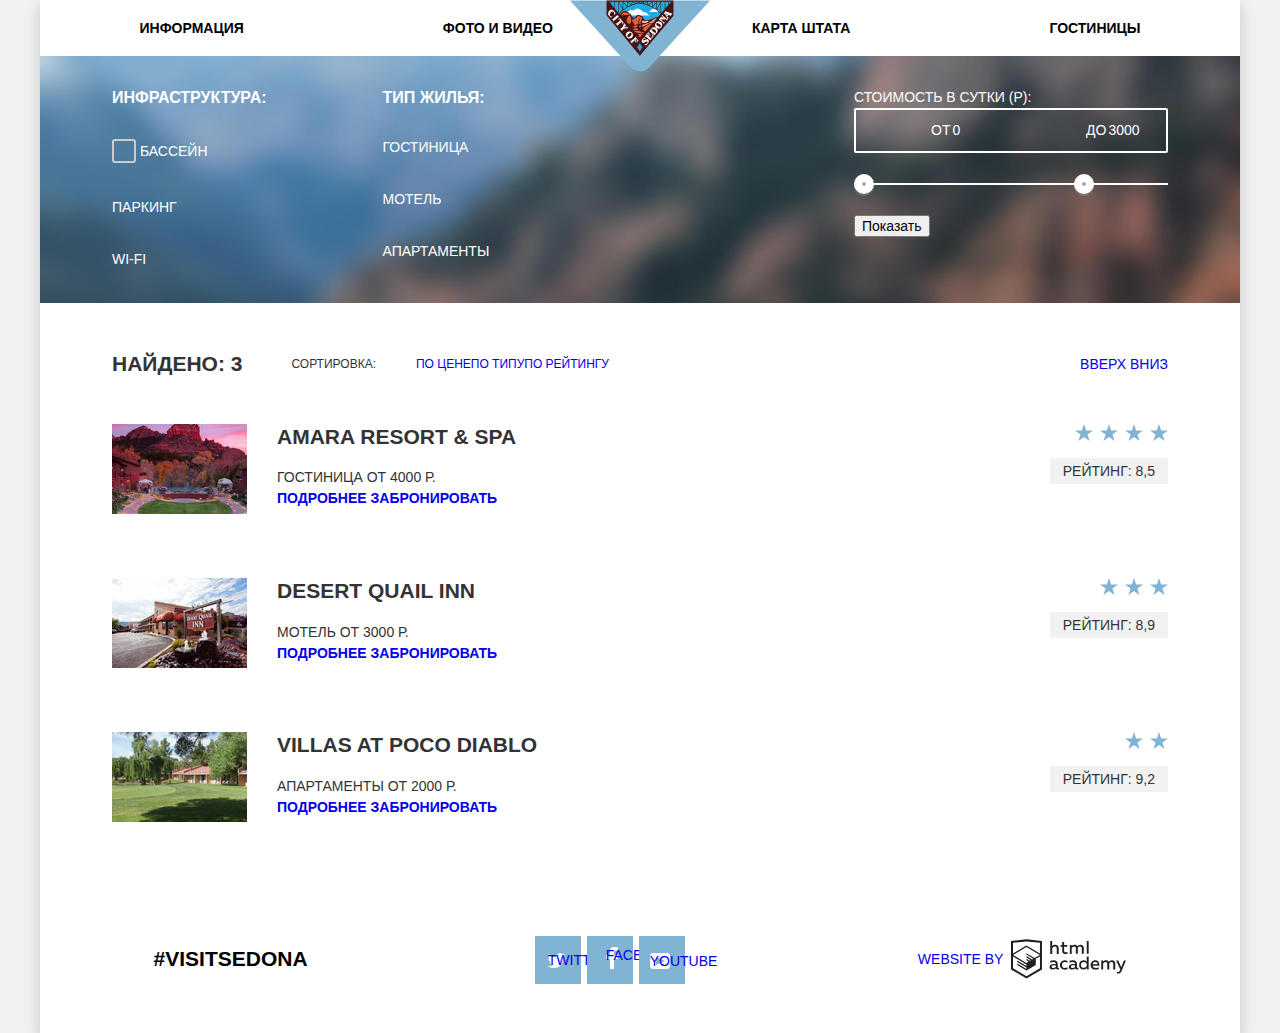
==== catalog.html @ 9f32be3a "Мучаю сетки" ====
<!DOCTYPE html>
<html lang="ru">
  <head>
    <meta charset="utf-8">
    <title>HTML Academy: Седона</title>
    <link href="<link href="https://fonts.googleapis.com/css?family=PT+Sans:400,700&amp;subset=cyrillic" rel="stylesheet" rel="stylesheet">
    <link href="css/normalize.css" rel="stylesheet">
    <link href="css/style.css" rel="stylesheet">
  </head>
  <body>
  	<div class="container">
  		<header class="main-header">
				<nav class="main-navigation">
					<a class="main-header-logo" href="index.html">
						<img src="img/logo-sedona.svg" width="140" height="72" alt="Логотип Седоны">
					</a>
					<ul class="site-navigation">
						<li><a href="info.html">Информация</a></li>
						<li><a href="media.html">Фото и видео</a></li>
						<li><a href="map.html">Карта штата</a></li>
						<li><a href="hotels.html">Гостиницы</a></li>		
					</ul>
				</nav>
			</header>
			<main>
				<h1 class="visually-hidden">Гостиницы</h1>
				<section class="filters">
					<h2 class="visually-hidden">Фильтр поиска гостиницы</h2>
					<form class="filter-form" method="get" action="https://echo.htmlacademy.ru">
						<div class="filter">
							<div class="filter-checkbox">
			          <fieldset>
			            <legend>Инфраструктура:</legend>
			            <ul>
			            	<li class="filter-option">
			            		<label>
			            			<input class="visually-hidden filter-input filter-input-checkbox" type="checkbox" name="pool" id="pool" checked>
			            			<span class="checkbox-custom"></span>
			            			<span class="label">Бассейн</span>
			                </label>
			              </li>
			              <li class="filter-option">
			                <input class="visually-hidden filter-input filter-input-checkbox" type="checkbox" name="parking-place" id="parking-place">
			                <label for="parking-place">Паркинг</label>
			              </li>
			              <li class="filter-option">
			                <input class="visually-hidden filter-input filter-input-checkbox" type="checkbox" name="wireless" id="wireless">
			                <label for="wireless">WI-FI</label>
			              </li>
			            </ul>
			          </fieldset>
			        </div>
							<div class="filter-checkbox">
								<fieldset>
			            <legend>Тип жилья:</legend>
			            <ul>
			              <li class="filter-option">
			                <input class="visually-hidden filter-input filter-input-checkbox" type="checkbox" name="hotel" id="motel" checked>
			                <label for="hotel">Гостиница</label>
			              </li>
			              <li class="filter-option">
			                <input class="visually-hidden filter-input filter-input-checkbox" type="checkbox" name="motel" id="motel" checked>
			                <label for="motel">Мотель</label>
			              </li>
			              <li class="filter-option">
			                <input class="visually-hidden filter-input filter-input-radio" type="checkbox" name="appartments" value="appartments" id="appartments" checked>
			                <label for="appartments">Апартаменты</label>
			              </li>
			            </ul>
			          </fieldset>
			        </div>
			      </div> 
		        <div class="calculation">
		        	<div class="calculation-input">
		        		<h4">Стоимость в сутки (Р):</h4>
		        		<div class="calculation-input-wrapp">
			        		<div class="cal-from">
			        			<label for="from">От</label>
			        			<input class="cal-input input-from" type="text" name="from" id="from" value="0">
			        		</div>
			        		<div class="cal-before">
			        			<label for="before">До</label>
			        			<input class="cal-input input-before" type="text" name="before" id="before" value="3000">
			        		</div>
			        	</div>	
		        	</div>
		        	<div class="slider">
		        		<span class="first-slider"></span>
		        		<span class="second-slider"></span>	
		        	</div>
		        	<button type="submit">Показать</button>
		        </div>									
					</form>
				</section>
				<section class="sorting">
					<div class="sorting-left">
						<h2>Найдено: 3</h2>	
						<div class="sort-type">
							<span class="sort-type">Сортировка:</span>
							<ul class="sort-type">
								<li><a href="#" selected>по цене</a></li>
								<li><a href="#">по типу</a></li>
								<li><a href="#">по рейтингу</a></li>
							</ul>
						</div>	
					</div>
					<div class="scroll-elements">
						<a href="#">Вверх</a>
						<a href="#">Вниз</a>
					</div>
				</section>		
				<section class="hotel-list">
					<h2 class="visually-hidden">Результаты поиска</h2>
					<div class="hotel">
						<div class="hotel-left">
							<div class="hotel-image">
								<img src="img/hotel1.jpg" width="135" height="90" alt="Amara Resort & SPA">
							</div>
							<div class="hotel-content">
								<h2>Amara Resort & SPA</h2>
								<div class="hotel-type">
									<span class="hotel-type">Гостиница</span>
									<span>От 4000 Р.</span>
								</div>
								<div class="buttons">
									<a href="#">Подробнее</a>
									<a href="#">Забронировать</a>
								</div>
							</div>
						</div>
						<div class="hotel-raiting">
							<div class="raiting-stars stars">
								<span class="star"></span>
								<span class="star"></span>
								<span class="star"></span>
								<span class="star"></span>
							</div>	
							<p>Рейтинг: 8,5</p>
						</div>
					</div>
					<div class="hotel">
						<div class="hotel-left">
							<div class="hotel-image">
								<img src="img/hotel2.jpg" width="135" height="90" alt="Desert Quail INN">
							</div>
							<div class="hotel-content">
								<h2>Desert Quail INN</h2>
								<div class="hotel-type">
									<span class="hotel-type">Мотель</span>
									<span>От 3000 Р.</span>
								</div>
								<div class="buttons">
									<a href="#">Подробнее</a>
									<a href="#">Забронировать</a>
								</div>
							</div>
						</div>	
						<div class="hotel-raiting">
							<div class="raiting-stars stars">
								<span class="star"></span>
								<span class="star"></span>
								<span class="star"></span>
							</div>	
							<p>Рейтинг: 8,9</p>
						</div>
					</div>
					<div class="hotel">
						<div class="hotel-left">
							<div class="hotel-image">
								<img src="img/hotel3.jpg" width="135" height="90" alt="Villas At Poco Diablo">
							</div>
							<div class="hotel-content">
								<h2>Villas At Poco Diablo</h2>
								<div class="hotel-type">
									<span class="hotel-type">Апартаменты</span>
									<span>От 2000 Р.</span>
								</div>
								<div class="buttons">
									<a href="#">Подробнее</a>
									<a href="#">Забронировать</a>
								</div>
							</div>
						</div>	
						<div class="hotel-raiting">
							<div class="raiting-stars stars">
								<span class="star"></span>
								<span class="star"></span>
							</div>	
							<p>Рейтинг: 9,2</p>
						</div>
					</div>
				</section>
			</main>
			<footer class="main-footer">
				<a class="footer-first-link" href="#">#VISITSEDONA</a>
				<div class="footer-social">
					<ul>
						<li><a class="social-button social-button-tw" href="#">Twitter</a></li>
						<li><a class="social-button social-button-fb" href="#">Facebook</a></li>
						<li><a class="social-button social-button-yt" href="#">Youtube</a></li>
					</ul>
				</div>
				<p class="footer-copyright">
					<a class="footer-second-link" href="https://htmlacademy.ru/intensive/htmlcss">WEBSITE BY<img src="img/logo-htmlacademy.svg" width="115" height="40" alt="HTML Academy"></a>
				</p>
			</footer>
		</div>			
  </body>
</html>
---- css/style.css ----
body {
	margin: 0;
	padding: 0;
	font-family: "PT Sans", Arial, sans-serif;
	font-size: 14px;
	outline-height: 24px;
	font-weight: 400;
	color: #333333;
	text-transform: uppercase;
	min-width: 1200px;
	background-color: #f2f2f2;
}

a {
	text-decoration: none;
}

.visually-hidden {
	position: absolute;
	clip: rect(0 0 0 0);
	width: 1px;
	height: 1px;
	margin: -1px;
}

.container {
	width: 1200px;
	margin: 0 auto;
	background: #ffffff;
	box-shadow: 0 5px 15px rgba(0, 1, 1, 0.2);
}

.first-screen {
	background-image: url("../img/background_photo.jpg");
	background-size: cover;
	background-repeat: no-repeat;
	text-align: center;
	padding-top: 76px;
	padding-bottom: 76px;
}
/*
.button {
	text-align: center;
	color: #ffffff;
	vertical-align: middle;
	border: none;
}*/

button.button {
  width: 568px;
  padding-top: 24px;
  padding-bottom: 20px;
  color: #ffffff;
  font-family: "PT Sans";
  font-size: 21px;
  font-weight: 700;
  line-height: 26px;
  text-transform: uppercase;
}

button.calendar {
  position: absolute;
}

.call-to-action button {
	background-color: #766357;
	color: #ffffff;
	text-transform: uppercase;
}	

.search-button button {
  background-color: #81b3d2;
  width: 458px;
  height: 58px;
  padding-top: 17px;
  padding-bottom: 22px;
  padding-left: 200px;
  padding-right: 229px;
  color: #ffffff;
  font-family: "PT Sans";
  font-size: 21px;
  font-weight: 700;
  line-height: 26px;
  text-transform: uppercase;
  text-align: center;
  border: none;
}

.search-button:hover {
	color: #669ec0;
}

.search-button:action {
	color: #5496bd;
}

.main-navigation {
	height: 56px;
	font-size: 14px;
	line-height: 26px;
	color: #000000;
	background-color: #ffffff;
	position: relative;
}

.main-header-logo {
	order: 0;
	width: 140px;
	height: 72px;
	position: absolute;
	top: 0;
	left: 50%;
	margin-left: -70px;
}

.site-navigation {
	display: flex;
	flex-direction: row;
	justify-content: space-around;
	align-items: flex-start;
	width: 1200px;
	margin: 0;
	padding: 0;
	list-style: none;
}

.site-navigation a {
	color: #000000;
	font-weight: 700;
	line-height: 56px;
}

.site-navigation a:hover {
	color: #81b3d2;
}

.site-navigation a:focus {
	color: #cacaca;
}

.tagline {
	padding-top: 47px;
	padding-bottom: 36px;
	padding-left: 300px;
	padding-right: 300px;
}

.tagline h1 {
	font-size: 21px;
	line-height: 26px;
	text-align: center;
	margin-bottom: 26px;
}

.tagline p {
	font-size: 14px;
	line-height: 26px;
	color: #333333;
	text-align: center;
}

.features {
	display: flex;
	flex-direction: row;
	justify-content: flex-start;
	background-color: #81b3d2;
	color: #ffffff;
}

.features-images img {
	display: block;
}

.features-item {
	width: 400px;
	text-align: center;
	padding-top: 28px;
	padding-left: 40px;
	padding-right: 40px; 
}

.features-item p {
	margin-top: 20px;
  line-height: 24px;
}

.features-item h3 {
	font-size: 21px;
	line-height: 21px;
	color: #ffffff;
	padding-left: 60px;
   padding-right: 60px;
}

.features-item span {
	font-size: 14px;
	line-height: 21px;
}

.secondary-features-list {
	display: flex;
	flex-direction: row;
	justify-content: space-between;
	align-items: center;
}

.secondary-features-item {
	width: 400px;
	text-align: center;
	padding-top: 60px;
	padding-bottom: 86px;
	padding-left: 40px;
	padding-right: 40px; 
}

.icon-height {
	height: 76px;
}

.secondary-features h3 {
	font-size: 21px;
	line-height: 21px;
	color: #000000;
}

.other-features {
	display: flex;
	flex-direction: row;
	justify-content: flex-start;
	align-items: center;
	background-color: #eeeeee;
}

.other-features h3 {
	color: #000000;
}

.call-to-action {
	text-align: center;
	padding-top: 10px;
	position: relative;
}

.hotels-search {
	position: absolute;
	top: 100;
	left: 50%;
	margin-left: -284px;
	text-align: left;
	width: 568px;
	background: #ffffff;
	box-sizing: border-box;
	padding: 55px;
}

.call-to-action h2 {
	font-size: 30px;
	line-height: 32px;
	color: #000000;
}

.time-to-stay {
	display: flex;
  margin-bottom: 29px;
}

button.calendar {
  position: absolute;
  right: -20px;
  top: 0px;
	background: url(../img/calendar.png) no-repeat center;
	border: none;
}    

.form-calendar {
	position: relative;
}

.visitors {
display: flex;
}

.search-form input {
	margin: 0;
  border: none;
  background-color: #f2f2f2;
  color: #000000;
  font-family: "PT Sans";
  font-size: 14px;
  font-weight: 700;
  line-height: 26px;
  text-transform: uppercase;
}

.main-footer {
	display: flex;
	justify-content: space-around;
	align-items: center;
}

.footer-first-link {
	font-size: 21px;
	font-weight: 700;
	line-height: 26px;
	text-align: center;
	color: #000000;
	padding-top: 51px;
	padding-bottom: 53px;
}

.footer-second-link {
	display: flex;
	align-items: center;
}

.footer-second-link img {
	margin-left: 8px;
}

.footer-social {
  text-align: center;
}

.social-button-tw {
	width: 18px;
	height: 17px;
	margin-left: 3px;
	background: url(../img/twitter.svg) no-repeat center;
	position: absolute;
  bottom: 15px;
  right: 15px;
}

.social-button-fb {
	width: 12px;
	height: 22px;
	margin-left: 3px;
	background: url(../img/fb-icon.svg) no-repeat center;
	position: absolute;
  bottom: 15px;
  right: 15px;
}

.social-button-yt {
	width: 20px;
	height: 16px;
	margin-left: 3px;
	background: url(../img/youtube.svg) no-repeat center;
	position: absolute;
  bottom: 15px;
  right: 15px;
}

.footer-social ul {
  list-style: none;
  margin: 0;
  padding: 0;
  display: flex;
}

.footer-social li {
	width: 46px;
	height: 48px;
	background-color: #81b3d2;
	margin-right: 6px;
	position: relative;
}

.footer-socila li:last-child {
	margin-right: 0;
}

.footer-social  a:hover {
	color: #81b3d2;
}

.footer-social a:focus {
	color: #cacaca;
}

.search-form label {
	font-size: 14px;
	line-height: 26px;
	font-weight: 700;
	text-align: center;
	text-transform: uppercase;	
}

.footer-copyright {
	text-align: center;
	color: #000000;
	padding-top: 39px;
	padding-bottom: 40px;
}

.footer-copyright a:hover {
	color: #81b3d2;
}

.footer-copyright a:focus {
	color: #cacaca;
}

.filters	{
	background-color: #ffffff;
	background-image: url("../img/background_photo2.jpg");
	background-position: center;
	background-repeat: no-repeat;
	background-size: cover;
}

.filter-form {
	display: flex;
	justify-content: space-between;
	padding-left: 72px;
	padding-right: 72px;
	color: #ffffff;
	padding-top: 31px;
}

.filter {
	display: flex;
}

.filter-option {
    margin-bottom: 36px;
}

.filter-checkbox {
	padding-right: 116px;
}

.filter-checkbox fieldset {
	padding: 0;
}

.filter fieldset {
	border: none;
	padding: 0;
	margin: 0;
}

.filter legend {
	font-size: 14px;
	line-height: 21px;
}

.filter ul {
	list-style: none;
	padding: 0;
	margin: 0;
}

.calculation {
	width: 314px;
}

.calculation-input {
	font-size: 14px;
	line-height: 21px;
}

.calculation-input-wrapp {
	display: flex;
	border: 2px solid #ffffff;
	padding-top: 10px;
	padding-bottom: 10px;
	border-radius: 2px;
}

.cal-from {
	display: flex;
	align-items: baseline;
	width: 50%;
	padding-left: 75px;
}

.cal-before {
	display: flex;
	align-items: baseline;
	width: 50%;
}

.cal-input {
	width: : 62px;
	background: transparent;
	border: none;
	color: #ffffff;
}

.filter-checkbox legend,
.calculation span {
	font-size: 16px;
	line-height: 21px;
	font-weight: 700;
	margin-bottom: 31px;
}

.filter-input-checkbox {
	display: none;
}

.checkbox-custom {
	position: relative;
	width: 23px;
	height: 23px;
	border: 2px solid #ffffff;
	border-radius: 2px;
}

.checkbox-custom {
	position: relative;      
	width: 20px;             
	height: 20px;            
	border: 2px solid #ccc;
	border-radius: 3px;
}

.checkbox-custom,
.label {
	display: inline-block;
	vertical-align: middle;
}

.checkbox:checked + .checkbox-custom::before {
	content: url("../img/checkbox-on.svg");             
	display: block;			 
	position: absolute;      
	top: 2px;
	right: 2px;
	bottom: 2px;
	left: 2px;
	background: url(../img/checkbox-on.svg);     
	border-radius: 2px;
}


.slider {
	width: 100%;
	height: 2px;
	background: #ffffff;
	margin-top: 30px;
	margin-bottom: 30px;
	position: relative;
}

span.first-slider {
	position: absolute;
	display: block;
	width: 20px;
	height: 22px;
	background: url(../img/filter-button.svg);
	top: -9px;
}

span.second-slider {
	position: absolute;
	display: block;
	width: 20px;
	height: 22px;
	background: url(../img/filter-button.svg);
	top: -9px;
	left: 220px;
}

.sorting {
	display: flex;
	justify-content: space-between;
	align-items: center;
	padding-left: 72px;
	padding-right: 72px;
	padding-top: 30px;
	padding-bottom: 30px;
}

.sorting-left {
	display: flex;
	align-items: center;
}

.sorting h2 {
	font-size: 21px;
	line-height: 26px;
	margin-right: 49px;
}

.sort-type {
	display: flex;
	align-items: center;
}

.sort-type span {
	font-size: 12px;
	line-height: 18px;
	text-align: center;
}

.sort-type ul {
	display: flex;
	list-style-type: none;
}

.sort-type a {
	font-size: 12px;
	line-height: 18px;
	text-transform: uppercase;	
}

.sort-type a:hover {
	color: #81b3d2;
}

.sort-type a:focus {
	color: #000000;
}

.sort-type a:action {
	color: #cacaca;
}

.scroll-elements a:hover {
	color: #000000;
}

.scroll-elements a:focus {
	color: #81b3d2;
}	

.scroll-elements a:action {
	color: #cacaca;
}

.hotel {
	display: flex;
	flex-direction: row;
	justify-content: space-between;
	padding-left: 72px;
	padding-right: 72px;
	padding-bottom: 61px; 
} 

.hotel-left {
	display: flex;

}

.hotel h2 {
	font-size: 21px;
	font-weight: 700;
	line-height: 26px;
	text-transform: uppercase;
	margin-top: 0;
}

.hotel-type span {
	font-size: 14px;
	line-height: 21px;
	text-transform: uppercase;
}

.hotel-content {
	margin-left: 30px;
	font-size: 14px;
	line-height: 21px;
}

.buttons {
	font-size: 14px;
	line-height: 21px;
	font-weight: 700;
	vertical-align: middle;
	text-transform: uppercase;
	color: #ffffff;
}

.stars {
	color: #81b3d2;
	text-align: right;
}

span.star {
	display: inline-block;
	width: 18px;
	height: 17px;
	margin-left: 3px;
	background: url(../img/star.svg);
}

.hotel-raiting p {
	font-size: 14px;
	text-transform: uppercase;
	background-color: #f2f2f2;
	display: inline-block;
	padding: 5px 13px;

}
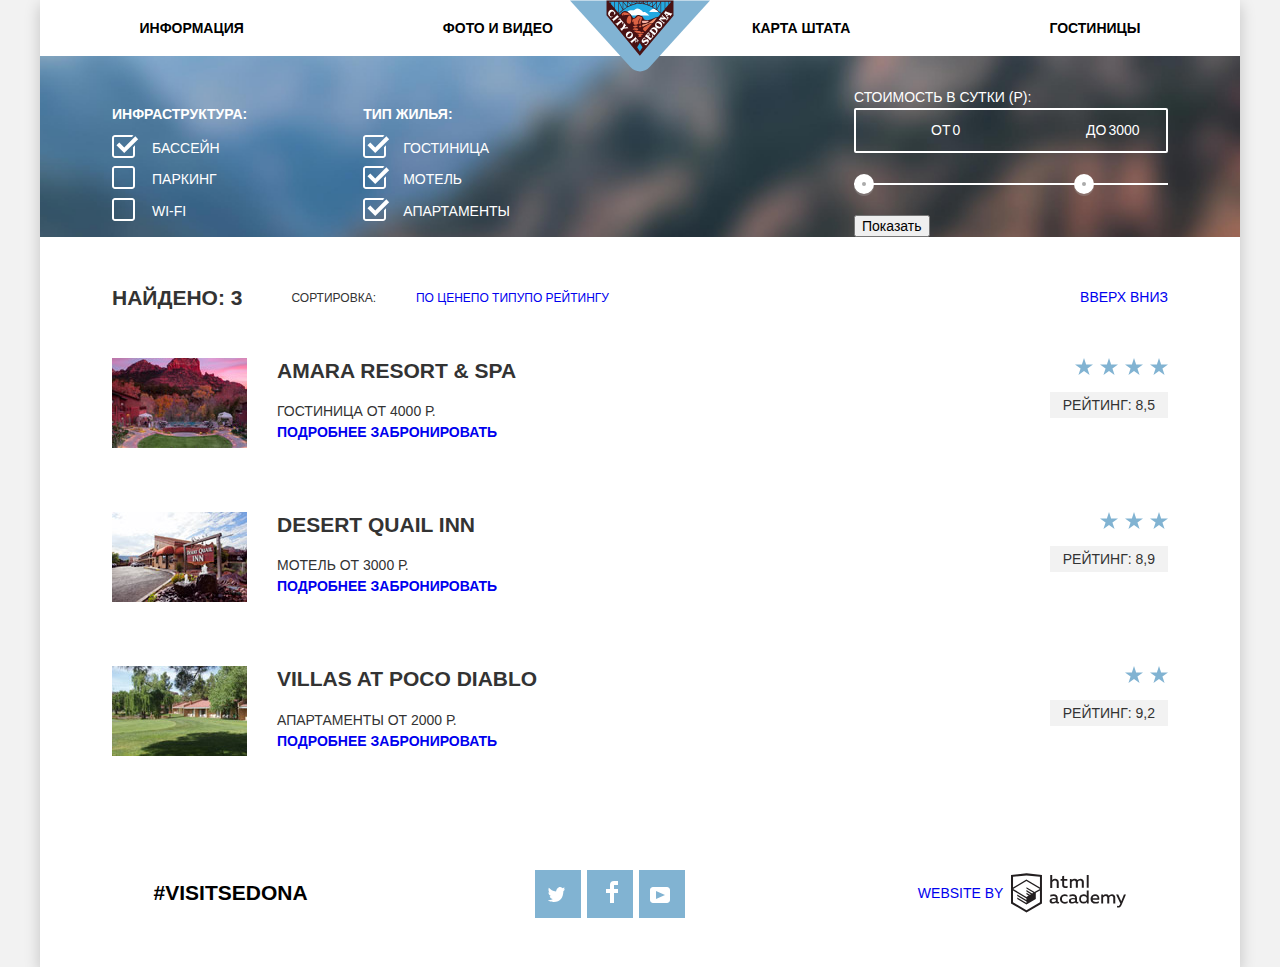
==== commit be79e6f8: "Последние штрихи по сеткам" ====
--- a/catalog.html
+++ b/catalog.html
@@ -29,45 +29,38 @@
 					<form class="filter-form" method="get" action="https://echo.htmlacademy.ru">
 						<div class="filter">
 							<div class="filter-checkbox">
-			          <fieldset>
-			            <legend>Инфраструктура:</legend>
-			            <ul>
-			            	<li class="filter-option">
-			            		<label>
-			            			<input class="visually-hidden filter-input filter-input-checkbox" type="checkbox" name="pool" id="pool" checked>
-			            			<span class="checkbox-custom"></span>
-			            			<span class="label">Бассейн</span>
-			                </label>
-			              </li>
-			              <li class="filter-option">
-			                <input class="visually-hidden filter-input filter-input-checkbox" type="checkbox" name="parking-place" id="parking-place">
-			                <label for="parking-place">Паркинг</label>
-			              </li>
-			              <li class="filter-option">
-			                <input class="visually-hidden filter-input filter-input-checkbox" type="checkbox" name="wireless" id="wireless">
-			                <label for="wireless">WI-FI</label>
-			              </li>
-			            </ul>
-			          </fieldset>
+			        <h4>Инфраструктура:</h4>
+			          <ul class="checkbox-list">
+			            <li class="checkbox">
+			            	<input class="visually-hidden filter-input filter-input-checkbox" type="checkbox" name="pool" id="pool" checked>
+			            	<label class="checkbox-label" for="pool">Бассейн</label>
+			            </li>
+			            <li class="checkbox">
+			              <input class="visually-hidden filter-input filter-input-checkbox" type="checkbox" name="parking-place" id="parking-place">
+			              <label class="checkbox-label" for="parking-place">Паркинг</label>
+			            </li>
+			            <li class="checkbox">
+			              <input class="visually-hidden filter-input filter-input-checkbox" type="checkbox" name="wireless" id="wireless">
+			              <label class="checkbox-label" for="wireless">WI-FI</label>
+			            </li>
+			          </ul>
 			        </div>
 							<div class="filter-checkbox">
-								<fieldset>
-			            <legend>Тип жилья:</legend>
-			            <ul>
-			              <li class="filter-option">
-			                <input class="visually-hidden filter-input filter-input-checkbox" type="checkbox" name="hotel" id="motel" checked>
-			                <label for="hotel">Гостиница</label>
-			              </li>
-			              <li class="filter-option">
-			                <input class="visually-hidden filter-input filter-input-checkbox" type="checkbox" name="motel" id="motel" checked>
-			                <label for="motel">Мотель</label>
-			              </li>
-			              <li class="filter-option">
-			                <input class="visually-hidden filter-input filter-input-radio" type="checkbox" name="appartments" value="appartments" id="appartments" checked>
-			                <label for="appartments">Апартаменты</label>
-			              </li>
-			            </ul>
-			          </fieldset>
+								<h4>Тип жилья:</h4>
+			          <ul class="checkbox-list">
+			          	<li class="checkbox">
+			              <input class="visually-hidden filter-input filter-input-checkbox" type="checkbox" name="hotel" id="hotel" checked>
+			              <label class="checkbox-label" for="hotel">Гостиница</label>
+			            </li>
+			            <li class="checkbox">
+			              <input class="visually-hidden filter-input filter-input-checkbox" type="checkbox" name="motel" id="motel" checked>
+			              <label class="checkbox-label" for="motel">Мотель</label>
+			            </li>
+			            <li class="checkbox">
+			              <input class="visually-hidden filter-input filter-input-radio" type="checkbox" name="appartments" value="appartments" id="appartments" checked>
+			              <label class="checkbox-label" for="appartments">Апартаменты</label>
+			            </li>
+			          </ul>
 			        </div>
 			      </div> 
 		        <div class="calculation">
--- a/css/style.css
+++ b/css/style.css
@@ -321,6 +321,10 @@
   text-align: center;
 }
 
+.social-button {
+	text-indent: -9999px;
+}
+
 .social-button-tw {
 	width: 18px;
 	height: 17px;
@@ -496,44 +500,36 @@
 	margin-bottom: 31px;
 }
 
-.filter-input-checkbox {
-	display: none;
-}
-
-.checkbox-custom {
+.checkbox {
+	margin-bottom: 15px;
+}
+
+.checkbox-label {
+	display: block;
+	padding-left: 40px;
 	position: relative;
+} 
+
+.checkbox-label:before { 
+	content: "";
+	display: block;
+	position: absolute;
+	left: 0;
+	top: -5px;
 	width: 23px;
 	height: 23px;
-	border: 2px solid #ffffff;
-	border-radius: 2px;
-}
-
-.checkbox-custom {
-	position: relative;      
-	width: 20px;             
-	height: 20px;            
-	border: 2px solid #ccc;
-	border-radius: 3px;
-}
-
-.checkbox-custom,
-.label {
-	display: inline-block;
-	vertical-align: middle;
-}
-
-.checkbox:checked + .checkbox-custom::before {
-	content: url("../img/checkbox-on.svg");             
-	display: block;			 
-	position: absolute;      
-	top: 2px;
-	right: 2px;
-	bottom: 2px;
-	left: 2px;
-	background: url(../img/checkbox-on.svg);     
-	border-radius: 2px;
-}
-
+}
+
+.checkbox input[type="checkbox"] + .checkbox-label:before {
+	background: url(../img/checkbox-off.svg) no-repeat;
+	background-size: cover; 
+}
+
+.checkbox input[type="checkbox"]:checked + .checkbox-label:before {
+	width: 27px;
+	background: url(../img/checkbox-on.svg) no-repeat; 
+	background-size: cover;
+}
 
 .slider {
 	width: 100%;
@@ -692,5 +688,4 @@
 	background-color: #f2f2f2;
 	display: inline-block;
 	padding: 5px 13px;
-
 }	
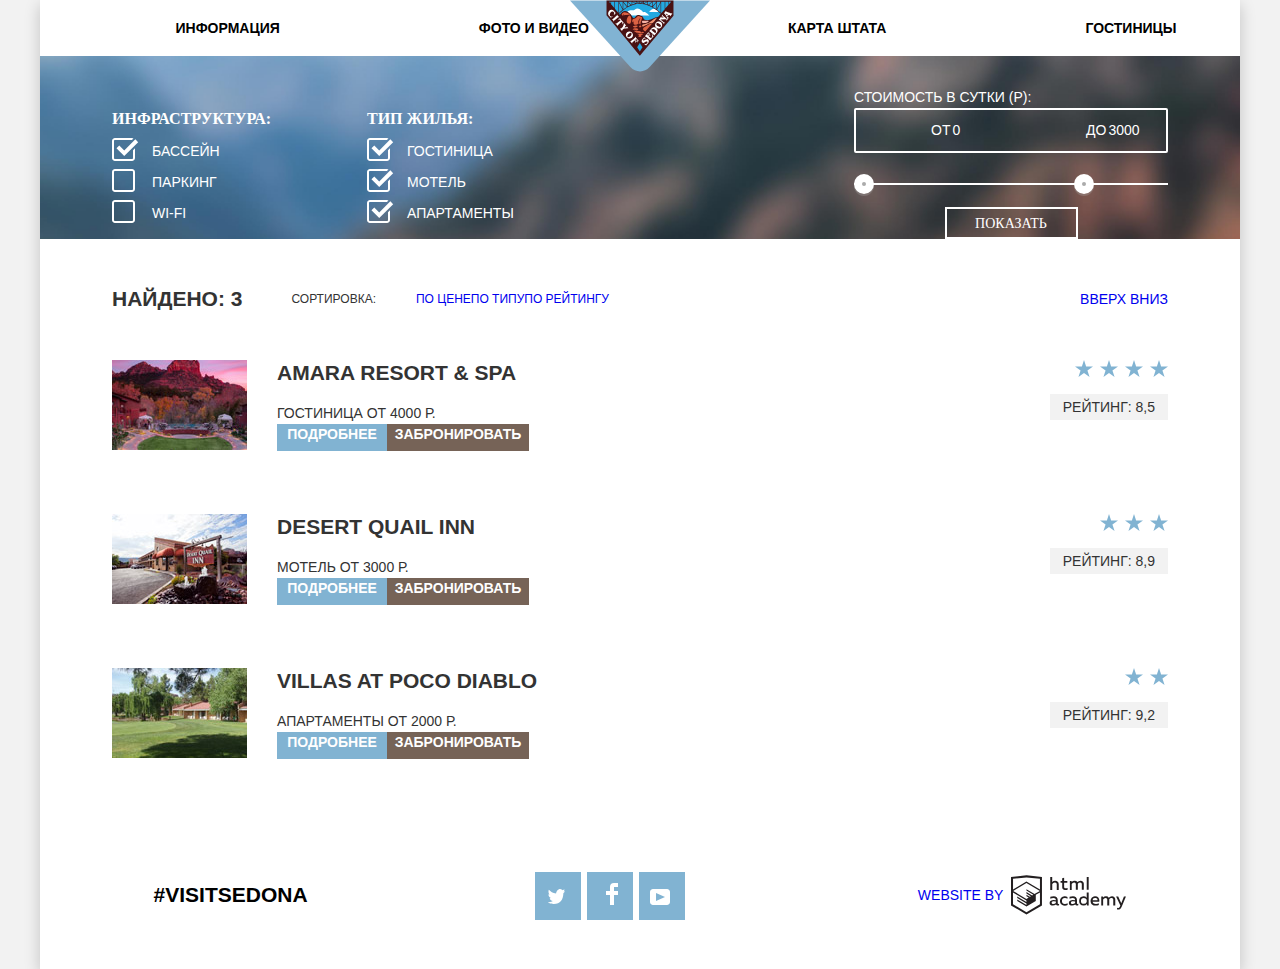
==== commit 75fbccb4: "Красота" ====
--- a/catalog.html
+++ b/catalog.html
@@ -81,7 +81,9 @@
 		        		<span class="first-slider"></span>
 		        		<span class="second-slider"></span>	
 		        	</div>
-		        	<button type="submit">Показать</button>
+		        	<div class="show-button button">
+		        		<button type="submit">Показать</button>
+		        	</div>	
 		        </div>									
 					</form>
 				</section>
@@ -116,8 +118,8 @@
 									<span>От 4000 Р.</span>
 								</div>
 								<div class="buttons">
-									<a href="#">Подробнее</a>
-									<a href="#">Забронировать</a>
+									<a class="more-buttons" href="#">Подробнее</a>
+									<a class="reserv-buttons" href="#">Забронировать</a>
 								</div>
 							</div>
 						</div>
@@ -143,8 +145,8 @@
 									<span>От 3000 Р.</span>
 								</div>
 								<div class="buttons">
-									<a href="#">Подробнее</a>
-									<a href="#">Забронировать</a>
+									<a class="more-buttons" href="#">Подробнее</a>
+									<a class="reserv-buttons" href="#">Забронировать</a>
 								</div>
 							</div>
 						</div>	
@@ -169,8 +171,8 @@
 									<span>От 2000 Р.</span>
 								</div>
 								<div class="buttons">
-									<a href="#">Подробнее</a>
-									<a href="#">Забронировать</a>
+									<a class="more-buttons" href="#">Подробнее</a>
+									<a class="reserv-buttons" href="#">Забронировать</a>
 								</div>
 							</div>
 						</div>	
--- a/css/style.css
+++ b/css/style.css
@@ -45,11 +45,28 @@
 	vertical-align: middle;
 	border: none;
 }*/
-
+.show-button button {
+	width: 133px;
+	height: 32px;
+	border: 2px solid #ffffff;
+	color: #ffffff;
+	font-family: "PT Sans";
+	font-size: 14px;
+	font-weight: 400;
+	line-height: 21px;
+	text-transform: uppercase;
+	background: transparent;
+}
+
+.show-button.button {
+  display: flex;
+  justify-content: center;
+  margin-top: -8px;
+}
 button.button {
   width: 568px;
   padding-top: 24px;
-  padding-bottom: 20px;
+  padding-bottom: 71px;
   color: #ffffff;
   font-family: "PT Sans";
   font-size: 21px;
@@ -128,6 +145,7 @@
 	color: #000000;
 	font-weight: 700;
 	line-height: 56px;
+	padding-left: 72px;
 }
 
 .site-navigation a:hover {
@@ -150,6 +168,7 @@
 	line-height: 26px;
 	text-align: center;
 	margin-bottom: 26px;
+	padding-right: 12px;
 }
 
 .tagline p {
@@ -174,7 +193,7 @@
 .features-item {
 	width: 400px;
 	text-align: center;
-	padding-top: 28px;
+	padding-top: 27px;
 	padding-left: 40px;
 	padding-right: 40px; 
 }
@@ -208,27 +227,35 @@
 	width: 400px;
 	text-align: center;
 	padding-top: 60px;
-	padding-bottom: 86px;
+	padding-bottom: 68px;
 	padding-left: 40px;
 	padding-right: 40px; 
 }
 
 .icon-height {
 	height: 76px;
-}
-
-.secondary-features h3 {
+	padding-bottom: 5px;
+}
+
+.secondary-features-item p {
+	padding-left: 8px;
+  padding-right: 9px;
+  line-height: 21px;
+}
+
+.secondary-features-item h3 {
 	font-size: 21px;
 	line-height: 21px;
 	color: #000000;
+	padding-bottom: 3px;
 }
 
 .other-features {
 	display: flex;
 	flex-direction: row;
 	justify-content: flex-start;
-	align-items: center;
 	background-color: #eeeeee;
+	padding-bottom: 42px;
 }
 
 .other-features h3 {
@@ -237,7 +264,7 @@
 
 .call-to-action {
 	text-align: center;
-	padding-top: 10px;
+	padding-top: 27px;
 	position: relative;
 }
 
@@ -434,6 +461,17 @@
 	padding-right: 116px;
 }
 
+.filter-checkbox h4 {
+	width: 139px;
+	height: 13px;
+	color: #ffffff;
+	font-family: "PT Sans";
+	font-size: 16px;
+	font-weight: 700;
+	line-height: 21px;
+	text-transform: uppercase;
+}
+
 .filter-checkbox fieldset {
 	padding: 0;
 }
@@ -559,6 +597,7 @@
 	left: 220px;
 }
 
+
 .sorting {
 	display: flex;
 	justify-content: space-between;
@@ -667,6 +706,25 @@
 	vertical-align: middle;
 	text-transform: uppercase;
 	color: #ffffff;
+	display: flex;
+}
+
+a.more-buttons {
+  display: inline-block;
+  width: 110px;
+  height: 27px;
+  text-align: center;
+  background-color: #81b3d2;
+  color: #fefefe;
+}
+
+a.reserv-buttons {
+  display: inline-block;
+  width: 142px;
+  height: 27px;
+  text-align: center;
+  background-color: #766357;
+  color: #fefefe;
 }
 
 .stars {
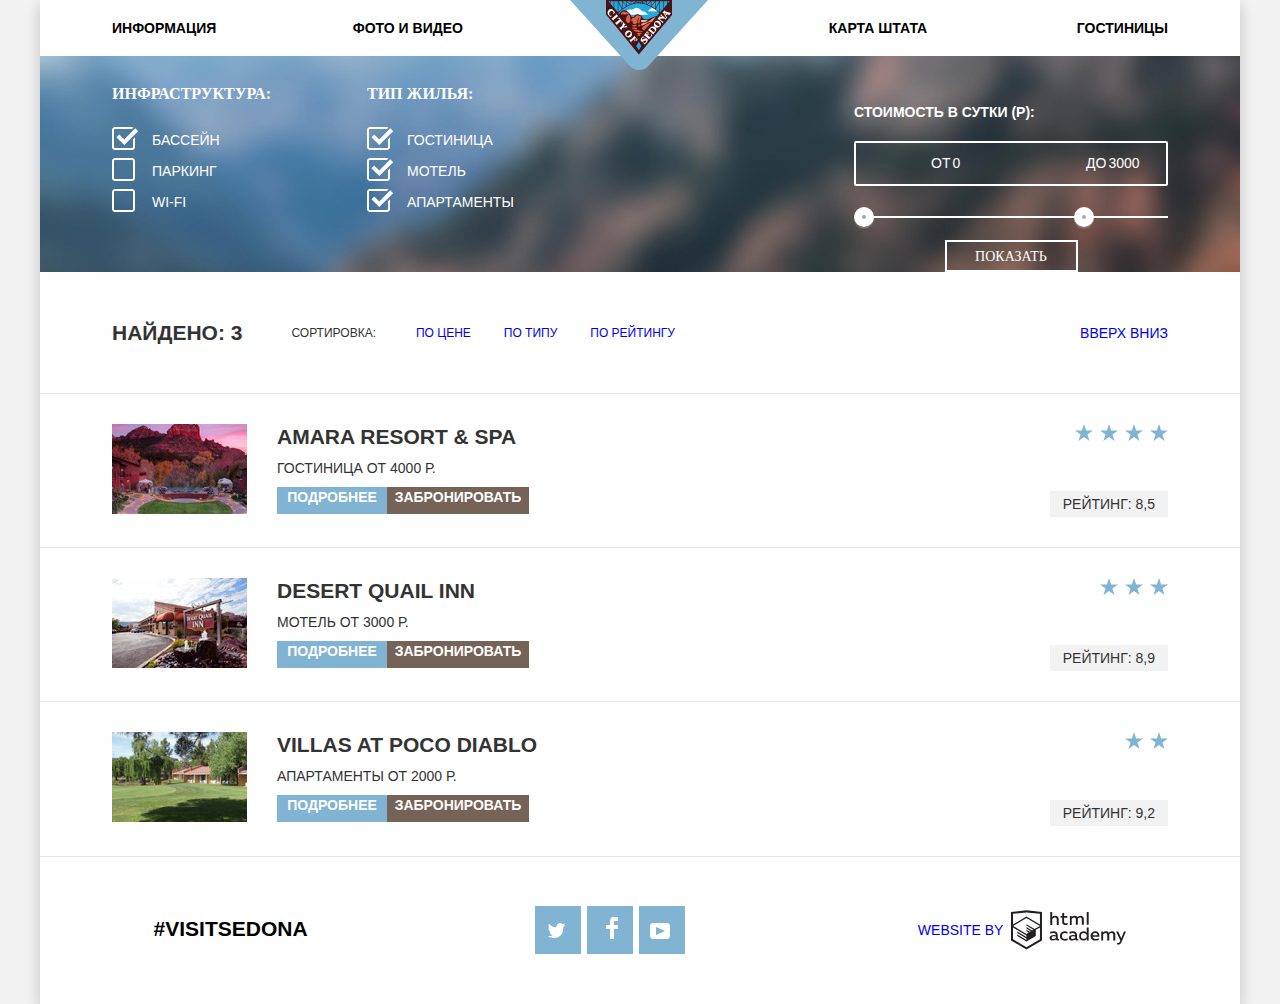
==== commit 3deee670: "Усиленно наводим красоту" ====
--- a/catalog.html
+++ b/catalog.html
@@ -65,7 +65,7 @@
 			      </div> 
 		        <div class="calculation">
 		        	<div class="calculation-input">
-		        		<h4">Стоимость в сутки (Р):</h4>
+		        		<h4>Стоимость в сутки (Р):</h4>
 		        		<div class="calculation-input-wrapp">
 			        		<div class="cal-from">
 			        			<label for="from">От</label>
--- a/css/style.css
+++ b/css/style.css
@@ -32,6 +32,7 @@
 
 .first-screen {
 	background-image: url("../img/background_photo.jpg");
+	background-position-y: -56px; 	
 	background-size: cover;
 	background-repeat: no-repeat;
 	text-align: center;
@@ -83,6 +84,8 @@
 	background-color: #766357;
 	color: #ffffff;
 	text-transform: uppercase;
+	padding-bottom: 33px;
+	border: none;
 }	
 
 .search-button button {
@@ -118,6 +121,8 @@
 	color: #000000;
 	background-color: #ffffff;
 	position: relative;
+	padding-left: 6%;
+	padding-right: 6%;
 }
 
 .main-header-logo {
@@ -133,19 +138,32 @@
 .site-navigation {
 	display: flex;
 	flex-direction: row;
-	justify-content: space-around;
 	align-items: flex-start;
-	width: 1200px;
 	margin: 0;
 	padding: 0;
 	list-style: none;
+}
+
+.site-navigation li {
+	width: 22.8%;
+}
+
+.site-navigation li:nth-child(2) {
+	margin-right: 8.8%;
+}
+
+.site-navigation li:nth-child(3){
+	text-align: right;
+}
+
+.site-navigation li:nth-child(4) {
+	text-align: right;
 }
 
 .site-navigation a {
 	color: #000000;
 	font-weight: 700;
 	line-height: 56px;
-	padding-left: 72px;
 }
 
 .site-navigation a:hover {
@@ -168,7 +186,6 @@
 	line-height: 26px;
 	text-align: center;
 	margin-bottom: 26px;
-	padding-right: 12px;
 }
 
 .tagline p {
@@ -200,20 +217,44 @@
 
 .features-item p {
 	margin-top: 20px;
-  line-height: 24px;
+  line-height: 22px;
 }
 
 .features-item h3 {
 	font-size: 21px;
 	line-height: 21px;
 	color: #ffffff;
-	padding-left: 60px;
-   padding-right: 60px;
+	padding-left: 82px;
+   padding-right: 82px;
 }
 
 .features-item span {
 	font-size: 14px;
 	line-height: 21px;
+}
+
+p.featurers-item.city {
+  padding-left: 8px;
+  padding-right: 8px;
+  padding-top: 3px;
+}
+
+p.featurers-item.square {
+    padding-left: 16px;
+    padding-right: 18px;
+    padding-top: 2px;
+}
+
+p.featurers-item.road {
+    padding-left: 21px;
+    padding-right: 21px;
+    padding-top: 2px;
+}
+
+p.featurers-item.tourists {
+    padding-left: 31px;
+    padding-right: 30px;
+    padding-top: 2px;
 }
 
 .secondary-features-list {
@@ -284,6 +325,15 @@
 	font-size: 30px;
 	line-height: 32px;
 	color: #000000;
+	padding-top: 2px;
+}
+
+p.call-to-action {
+  padding-bottom: 32px;
+  padding-top: 1px;
+  padding-left: 4px;
+  padding-right: 2px;
+  line-height: 24px;
 }
 
 .time-to-stay {
@@ -446,7 +496,7 @@
 	padding-left: 72px;
 	padding-right: 72px;
 	color: #ffffff;
-	padding-top: 31px;
+	padding-top: 27px;
 }
 
 .filter {
@@ -470,6 +520,8 @@
 	font-weight: 700;
 	line-height: 21px;
 	text-transform: uppercase;
+	margin: 0;
+	padding: 0;
 }
 
 .filter-checkbox fieldset {
@@ -491,6 +543,7 @@
 	list-style: none;
 	padding: 0;
 	margin: 0;
+	padding-top: 36px;
 }
 
 .calculation {
@@ -635,6 +688,14 @@
 	list-style-type: none;
 }
 
+.sort-type li:nth-child(2) {
+  padding-left: 33px;
+}
+
+.sort-type li:nth-child(3) {
+  padding-left: 33px;
+}
+
 .sort-type a {
 	font-size: 12px;
 	line-height: 18px;
@@ -669,9 +730,11 @@
 	display: flex;
 	flex-direction: row;
 	justify-content: space-between;
+	padding-bottom: 30px;
+  padding-top: 30px;
 	padding-left: 72px;
 	padding-right: 72px;
-	padding-bottom: 61px; 
+	border-top: 1px solid #e5e5e5; 
 } 
 
 .hotel-left {
@@ -685,6 +748,16 @@
 	line-height: 26px;
 	text-transform: uppercase;
 	margin-top: 0;
+	margin-bottom: 0;
+}
+
+.hotel:nth-child(4) {
+  border-bottom: 1px solid #e5e5e5;
+}
+
+.hotel-type {
+  padding-top: 8px;
+  padding-bottom: 8px;
 }
 
 .hotel-type span {
@@ -746,4 +819,6 @@
 	background-color: #f2f2f2;
 	display: inline-block;
 	padding: 5px 13px;
+  margin: 0;
+  margin-top: 47px;
 }	
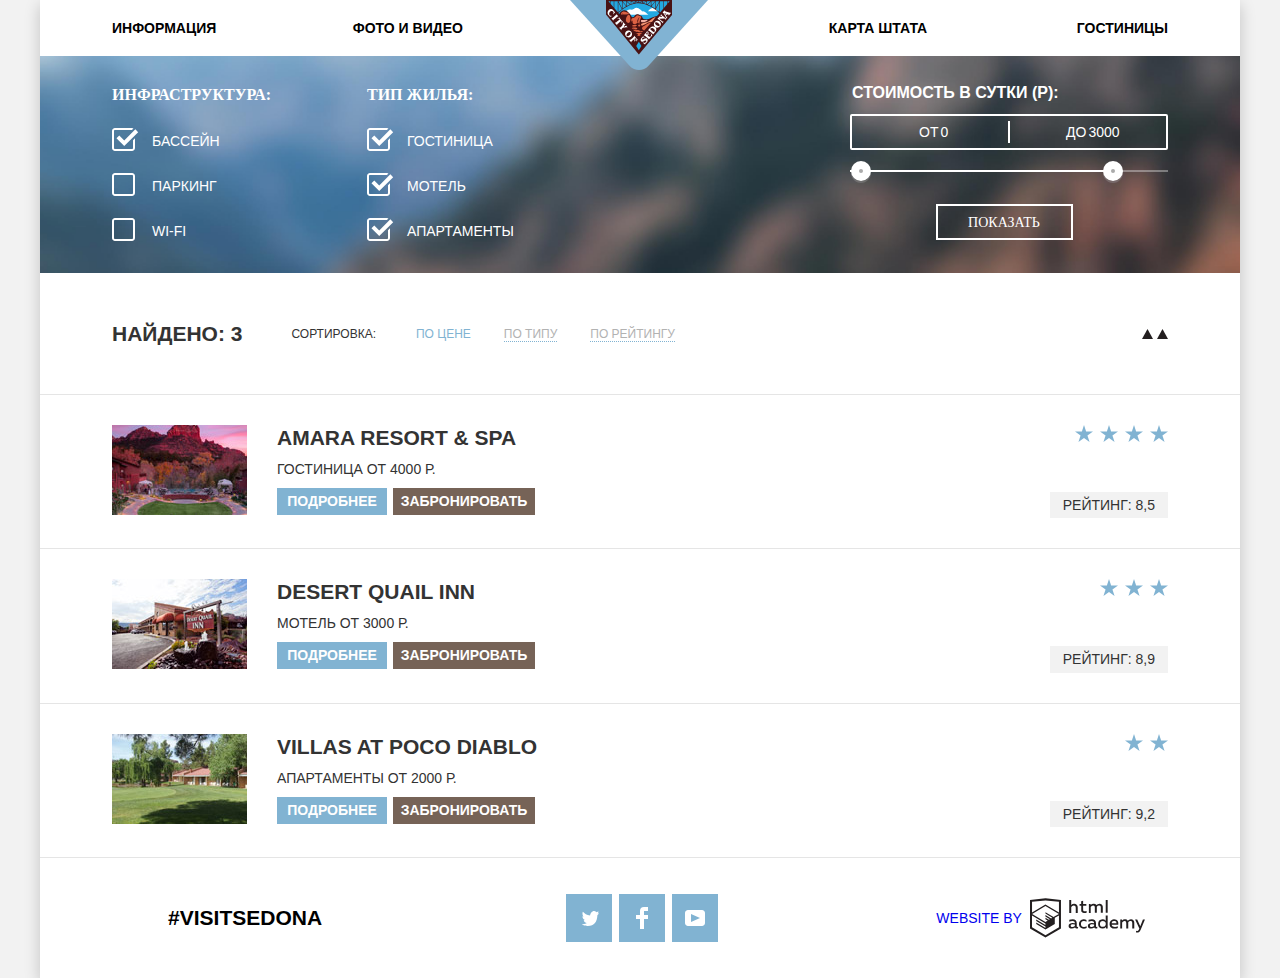
==== commit fd892e31: "последние штрихи" ====
--- a/catalog.html
+++ b/catalog.html
@@ -68,7 +68,7 @@
 		        		<h4>Стоимость в сутки (Р):</h4>
 		        		<div class="calculation-input-wrapp">
 			        		<div class="cal-from">
-			        			<label for="from">От</label>
+			        			<label for="from">от</label>
 			        			<input class="cal-input input-from" type="text" name="from" id="from" value="0">
 			        		</div>
 			        		<div class="cal-before">
@@ -93,15 +93,15 @@
 						<div class="sort-type">
 							<span class="sort-type">Сортировка:</span>
 							<ul class="sort-type">
-								<li><a href="#" selected>по цене</a></li>
+								<li><a href="#" class="sort-link-active">по цене</a></li>
 								<li><a href="#">по типу</a></li>
 								<li><a href="#">по рейтингу</a></li>
 							</ul>
 						</div>	
 					</div>
 					<div class="scroll-elements">
-						<a href="#">Вверх</a>
-						<a href="#">Вниз</a>
+						<a href="#"><span class="visually-hidden">Вверх</span></a>
+						<a href="#"><span class="visually-hidden">Вниз</span></a>
 					</div>
 				</section>		
 				<section class="hotel-list">
@@ -186,7 +186,7 @@
 					</div>
 				</section>
 			</main>
-			<footer class="main-footer">
+			<footer class="main-footer-catalog">
 				<a class="footer-first-link" href="#">#VISITSEDONA</a>
 				<div class="footer-social">
 					<ul>
--- a/css/style.css
+++ b/css/style.css
@@ -39,16 +39,10 @@
 	padding-top: 76px;
 	padding-bottom: 76px;
 }
-/*
-.button {
-	text-align: center;
-	color: #ffffff;
-	vertical-align: middle;
-	border: none;
-}*/
+
 .show-button button {
-	width: 133px;
-	height: 32px;
+	width: 137px;
+	height: 36px;
 	border: 2px solid #ffffff;
 	color: #ffffff;
 	font-family: "PT Sans";
@@ -63,6 +57,7 @@
   display: flex;
   justify-content: center;
   margin-top: -8px;
+  margin-right: 10px;
 }
 button.button {
   width: 568px;
@@ -80,13 +75,28 @@
   position: absolute;
 }
 
-.call-to-action button {
+.call-to-action-button {
 	background-color: #766357;
 	color: #ffffff;
 	text-transform: uppercase;
-	padding-bottom: 33px;
 	border: none;
+	width: 568px;
+	height: 86px;
+	line-height: 86px;
+	font-size: 21px;
+	font-weight: 700;
 }	
+
+button.number-btn {
+	width: 38px;
+	height: 38px;
+	border: none;
+	background-color: #f2f2f2;
+	font-size: 14px;
+	line-height: 38px;
+	color: #a9a9a9;
+	font-weight: 700;
+}
 
 .search-button button {
   background-color: #81b3d2;
@@ -94,7 +104,7 @@
   height: 58px;
   padding-top: 17px;
   padding-bottom: 22px;
-  padding-left: 200px;
+  padding-left: 195px;
   padding-right: 229px;
   color: #ffffff;
   font-family: "PT Sans";
@@ -318,7 +328,7 @@
 	width: 568px;
 	background: #ffffff;
 	box-sizing: border-box;
-	padding: 55px;
+	padding: 56px;
 }
 
 .call-to-action h2 {
@@ -339,22 +349,56 @@
 .time-to-stay {
 	display: flex;
   margin-bottom: 29px;
+  justify-content: space-between;
+  align-items: center;
 }
 
 button.calendar {
+	width: 21px;
+	height: 22px;
   position: absolute;
-  right: -20px;
-  top: 0px;
-	background: url(../img/calendar.png) no-repeat center;
+  right: 9px;
+  top: 8px;
+	background: url(../img/calendar.png) no-repeat;
 	border: none;
+	text-indent: -9999px;
 }    
 
 .form-calendar {
 	position: relative;
+	width: 346px;
+}
+
+.form-calendar input {
+	width: 100%;
+	height: 38px;
+	line-height: 38px;
+	padding-left: 13px;
+	box-sizing: border-box;
 }
 
 .visitors {
 display: flex;
+justify-content: space-between;
+}
+
+.visitors-field {
+	display: flex;
+	margin-bottom: 54px;
+	align-items: center;
+}
+
+.input-with-buttons {
+	display: flex;
+	margin-left: 41px;
+}
+
+.input-with-buttons input {
+	width: 38px;
+	height: 38px;
+	line-height: 38px;
+	text-align: center;
+	padding: 0;
 }
 
 .search-form input {
@@ -369,10 +413,28 @@
   text-transform: uppercase;
 }
 
+.map img {
+	display: block;
+}
+
 .main-footer {
 	display: flex;
 	justify-content: space-around;
 	align-items: center;
+	margin-top: -120px;
+	background: rgba(255, 255, 255, 0.9);
+	width: 100%;
+	height: 120px;
+	position: relative;
+}
+
+.main-footer-catalog {
+	display: flex;
+	justify-content: space-around;
+	align-items: center;
+	background: rgba(255, 255, 255, 0.9);
+	width: 100%;
+	height: 120px;	
 }
 
 .footer-first-link {
@@ -381,13 +443,13 @@
 	line-height: 26px;
 	text-align: center;
 	color: #000000;
-	padding-top: 51px;
-	padding-bottom: 53px;
+	padding-left: 40px;
 }
 
 .footer-second-link {
 	display: flex;
 	align-items: center;
+	margin-left: 35px;
 }
 
 .footer-second-link img {
@@ -396,6 +458,7 @@
 
 .footer-social {
   text-align: center;
+  margin-left: 68px;
 }
 
 .social-button {
@@ -409,17 +472,17 @@
 	background: url(../img/twitter.svg) no-repeat center;
 	position: absolute;
   bottom: 15px;
-  right: 15px;
+  right: 13px;
 }
 
 .social-button-fb {
 	width: 12px;
 	height: 22px;
-	margin-left: 3px;
+	margin-left: 37px;
 	background: url(../img/fb-icon.svg) no-repeat center;
 	position: absolute;
-  bottom: 15px;
-  right: 15px;
+  bottom: 13px;
+  right: 17px;
 }
 
 .social-button-yt {
@@ -428,8 +491,8 @@
 	margin-left: 3px;
 	background: url(../img/youtube.svg) no-repeat center;
 	position: absolute;
-  bottom: 15px;
-  right: 15px;
+  bottom: 16px;
+  right: 13px;
 }
 
 .footer-social ul {
@@ -443,7 +506,7 @@
 	width: 46px;
 	height: 48px;
 	background-color: #81b3d2;
-	margin-right: 6px;
+	margin-right: 7px;
 	position: relative;
 }
 
@@ -470,8 +533,7 @@
 .footer-copyright {
 	text-align: center;
 	color: #000000;
-	padding-top: 39px;
-	padding-bottom: 40px;
+	margin-right: 7px;
 }
 
 .footer-copyright a:hover {
@@ -496,7 +558,8 @@
 	padding-left: 72px;
 	padding-right: 72px;
 	color: #ffffff;
-	padding-top: 27px;
+	padding-top: 28px;
+	padding-bottom: 5px;
 }
 
 .filter {
@@ -547,7 +610,8 @@
 }
 
 .calculation {
-	width: 314px;
+	width: 318px;
+	margin-bottom: 9px;
 }
 
 .calculation-input {
@@ -555,25 +619,50 @@
 	line-height: 21px;
 }
 
+.calculation-input h4 {
+	margin-top: -7px;
+	font-size: 16px;
+	font-weight: 700;
+	line-height: 32px;
+	text-transform: uppercase;
+	margin-left: 2px;
+	margin-bottom: 5px;
+}
+
 .calculation-input-wrapp {
 	display: flex;
 	border: 2px solid #ffffff;
-	padding-top: 10px;
-	padding-bottom: 10px;
+	padding-top: 6px;
+	padding-bottom: 5px;
 	border-radius: 2px;
+	position: relative;
+}
+
+.calculation-input-wrapp:before {
+	left: 50%;
+	margin-left: -1px;
+	content: "";
+	display: block;
+	width: 2px;
+	height: 22px;	
+	background: #ffffff;
+	position: absolute;
+	top: 5px;
+
 }
 
 .cal-from {
 	display: flex;
 	align-items: baseline;
 	width: 50%;
-	padding-left: 75px;
+	padding-left: 67px;
 }
 
 .cal-before {
 	display: flex;
 	align-items: baseline;
 	width: 50%;
+	margin-left: -10px;
 }
 
 .cal-input {
@@ -592,7 +681,7 @@
 }
 
 .checkbox {
-	margin-bottom: 15px;
+	margin-bottom: 29px;
 }
 
 .checkbox-label {
@@ -625,9 +714,9 @@
 .slider {
 	width: 100%;
 	height: 2px;
-	background: #ffffff;
-	margin-top: 30px;
-	margin-bottom: 30px;
+	background: linear-gradient(to right, #ffffff 80%, rgba(255, 255, 255, 0.35) 20%) ;
+	margin-top: 20px;
+	margin-bottom: 40px;
 	position: relative;
 }
 
@@ -638,6 +727,7 @@
 	height: 22px;
 	background: url(../img/filter-button.svg);
 	top: -9px;
+	left: 1px;
 }
 
 span.second-slider {
@@ -647,7 +737,7 @@
 	height: 22px;
 	background: url(../img/filter-button.svg);
 	top: -9px;
-	left: 220px;
+	right: 45px;
 }
 
 
@@ -699,7 +789,14 @@
 .sort-type a {
 	font-size: 12px;
 	line-height: 18px;
-	text-transform: uppercase;	
+	text-transform: uppercase;
+	color: #b2b2b2;
+	border-bottom: 1px dotted #81b3d2;	
+}
+
+a.sort-link-active {
+	color: #81b3d2;
+	border-bottom: none;
 }
 
 .sort-type a:hover {
@@ -711,6 +808,14 @@
 }
 
 .sort-type a:action {
+	color: #cacaca;
+}
+
+.scroll-elements a {
+	display: inline-block;
+	width: 11px;
+	height: 10px;
+	background: url(../img/icon-up-dir.svg) no-repeat;
 	color: #cacaca;
 }
 
@@ -786,15 +891,18 @@
   display: inline-block;
   width: 110px;
   height: 27px;
+  line-height: 27px;
   text-align: center;
   background-color: #81b3d2;
   color: #fefefe;
+  margin-right: 6px;
 }
 
 a.reserv-buttons {
   display: inline-block;
   width: 142px;
   height: 27px;
+  line-height: 27px;
   text-align: center;
   background-color: #766357;
   color: #fefefe;
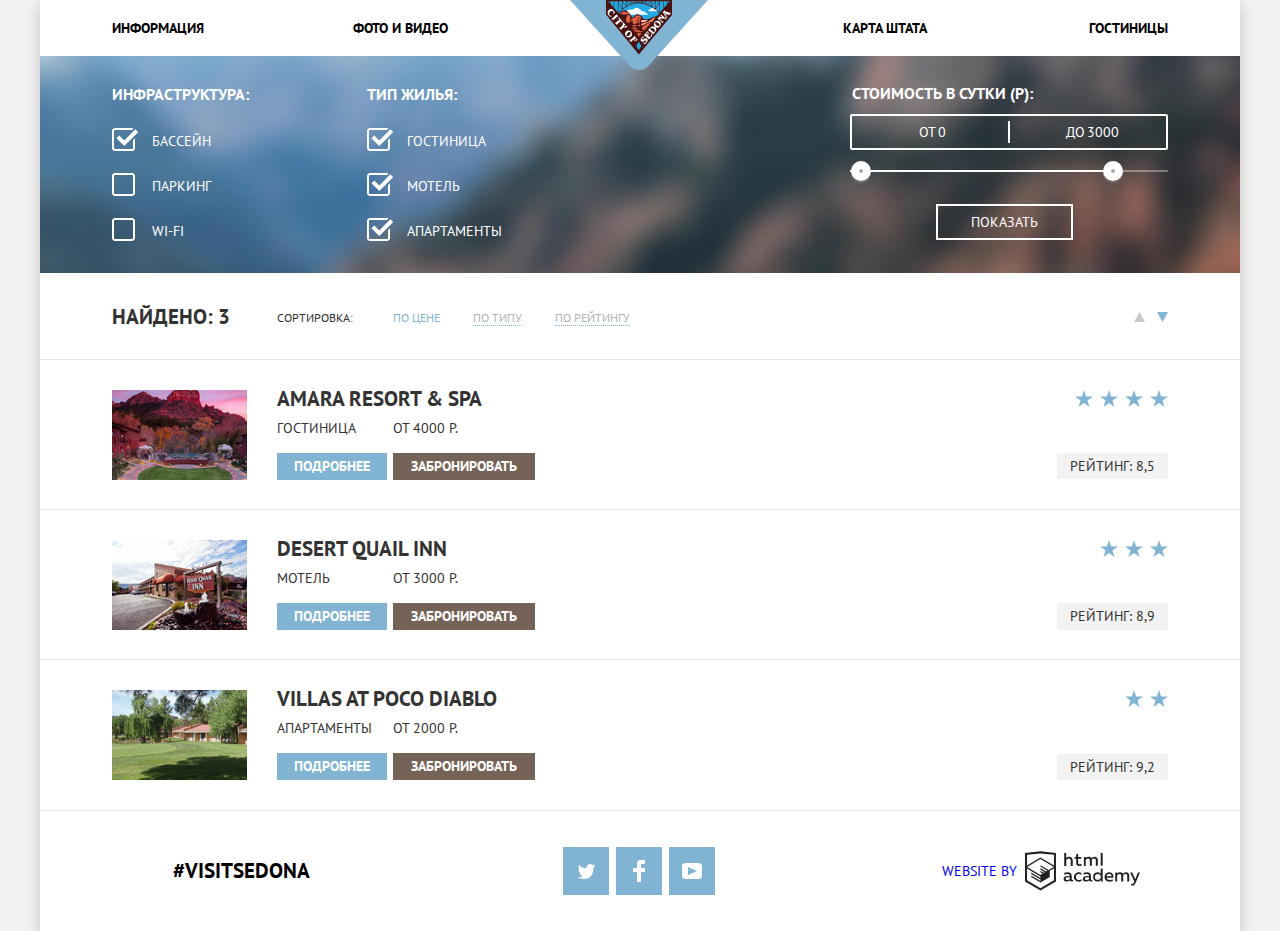
==== commit 84556037: "доработки" ====
--- a/catalog.html
+++ b/catalog.html
@@ -3,7 +3,7 @@
   <head>
     <meta charset="utf-8">
     <title>HTML Academy: Седона</title>
-    <link href="<link href="https://fonts.googleapis.com/css?family=PT+Sans:400,700&amp;subset=cyrillic" rel="stylesheet" rel="stylesheet">
+    <link href="https://fonts.googleapis.com/css?family=PT+Sans:400,700&amp;subset=cyrillic" rel="stylesheet">
     <link href="css/normalize.css" rel="stylesheet">
     <link href="css/style.css" rel="stylesheet">
   </head>
--- a/css/style.css
+++ b/css/style.css
@@ -1,8 +1,8 @@
 body {
 	margin: 0;
 	padding: 0;
+	font-size: 14px;
 	font-family: "PT Sans", Arial, sans-serif;
-	font-size: 14px;
 	outline-height: 24px;
 	font-weight: 400;
 	color: #333333;
@@ -31,13 +31,25 @@
 }
 
 .first-screen {
-	background-image: url("../img/background_photo.jpg");
+	background-image: url(../img/background_photo.jpg);
 	background-position-y: -56px; 	
 	background-size: cover;
 	background-repeat: no-repeat;
 	text-align: center;
 	padding-top: 76px;
 	padding-bottom: 76px;
+	position: relative;
+}
+
+.first-screen:after {
+	width: 1201px;
+	height: 59px;
+	background: url(../img/intro-mask.svg);
+	position: absolute;
+	top: 40px;
+	bottom: 10px;
+	color: red;
+
 }
 
 .show-button button {
@@ -45,7 +57,6 @@
 	height: 36px;
 	border: 2px solid #ffffff;
 	color: #ffffff;
-	font-family: "PT Sans";
 	font-size: 14px;
 	font-weight: 400;
 	line-height: 21px;
@@ -59,12 +70,12 @@
   margin-top: -8px;
   margin-right: 10px;
 }
+
 button.button {
   width: 568px;
   padding-top: 24px;
   padding-bottom: 71px;
   color: #ffffff;
-  font-family: "PT Sans";
   font-size: 21px;
   font-weight: 700;
   line-height: 26px;
@@ -107,7 +118,6 @@
   padding-left: 195px;
   padding-right: 229px;
   color: #ffffff;
-  font-family: "PT Sans";
   font-size: 21px;
   font-weight: 700;
   line-height: 26px;
@@ -250,21 +260,21 @@
 }
 
 p.featurers-item.square {
-    padding-left: 16px;
-    padding-right: 18px;
-    padding-top: 2px;
+  padding-left: 16px;
+  padding-right: 18px;
+  padding-top: 2px;
 }
 
 p.featurers-item.road {
-    padding-left: 21px;
-    padding-right: 21px;
-    padding-top: 2px;
+  padding-left: 21px;
+  padding-right: 21px;
+  padding-top: 2px;
 }
 
 p.featurers-item.tourists {
-    padding-left: 31px;
-    padding-right: 30px;
-    padding-top: 2px;
+  padding-left: 31px;
+  padding-right: 30px;
+  padding-top: 2px;
 }
 
 .secondary-features-list {
@@ -378,8 +388,8 @@
 }
 
 .visitors {
-display: flex;
-justify-content: space-between;
+	display: flex;
+	justify-content: space-between;
 }
 
 .visitors-field {
@@ -406,7 +416,6 @@
   border: none;
   background-color: #f2f2f2;
   color: #000000;
-  font-family: "PT Sans";
   font-size: 14px;
   font-weight: 700;
   line-height: 26px;
@@ -546,7 +555,7 @@
 
 .filters	{
 	background-color: #ffffff;
-	background-image: url("../img/background_photo2.jpg");
+	background-image: url(../img/background_photo2.jpg);
 	background-position: center;
 	background-repeat: no-repeat;
 	background-size: cover;
@@ -578,7 +587,6 @@
 	width: 139px;
 	height: 13px;
 	color: #ffffff;
-	font-family: "PT Sans";
 	font-size: 16px;
 	font-weight: 700;
 	line-height: 21px;
@@ -747,8 +755,8 @@
 	align-items: center;
 	padding-left: 72px;
 	padding-right: 72px;
-	padding-top: 30px;
-	padding-bottom: 30px;
+	padding-top: 31px;
+	padding-bottom: 29px;
 }
 
 .sorting-left {
@@ -759,12 +767,15 @@
 .sorting h2 {
 	font-size: 21px;
 	line-height: 26px;
-	margin-right: 49px;
+	margin-right: 47px;
+	margin-top: 0;
+	margin-bottom: 0;
 }
 
 .sort-type {
 	display: flex;
 	align-items: center;
+	padding-top: 1px;
 }
 
 .sort-type span {
@@ -776,6 +787,7 @@
 .sort-type ul {
 	display: flex;
 	list-style-type: none;
+	margin: 0;
 }
 
 .sort-type li:nth-child(2) {
@@ -811,12 +823,21 @@
 	color: #cacaca;
 }
 
+.scroll-elements a:nth-child(2) {
+	margin-left: 8px;
+	background: url(../img/icon-down-dir.svg) no-repeat;
+}
+
 .scroll-elements a {
 	display: inline-block;
 	width: 11px;
 	height: 10px;
 	background: url(../img/icon-up-dir.svg) no-repeat;
-	color: #cacaca;
+}
+
+.arrows-down {
+	transform: rotate(180deg);
+	margin-left: 8px;
 }
 
 .scroll-elements a:hover {
@@ -835,7 +856,7 @@
 	display: flex;
 	flex-direction: row;
 	justify-content: space-between;
-	padding-bottom: 30px;
+	padding-bottom: 26px;
   padding-top: 30px;
 	padding-left: 72px;
 	padding-right: 72px;
@@ -852,7 +873,7 @@
 	font-weight: 700;
 	line-height: 26px;
 	text-transform: uppercase;
-	margin-top: 0;
+	margin-top: -4px;
 	margin-bottom: 0;
 }
 
@@ -861,14 +882,16 @@
 }
 
 .hotel-type {
-  padding-top: 8px;
-  padding-bottom: 8px;
+  margin-top: 3px;
+  margin-bottom: 7px;
 }
 
 .hotel-type span {
 	font-size: 14px;
 	line-height: 21px;
 	text-transform: uppercase;
+	width: 112px;
+	display: inline-block;
 }
 
 .hotel-content {
@@ -928,5 +951,5 @@
 	display: inline-block;
 	padding: 5px 13px;
   margin: 0;
-  margin-top: 47px;
+  margin-top: 43px;
 }	
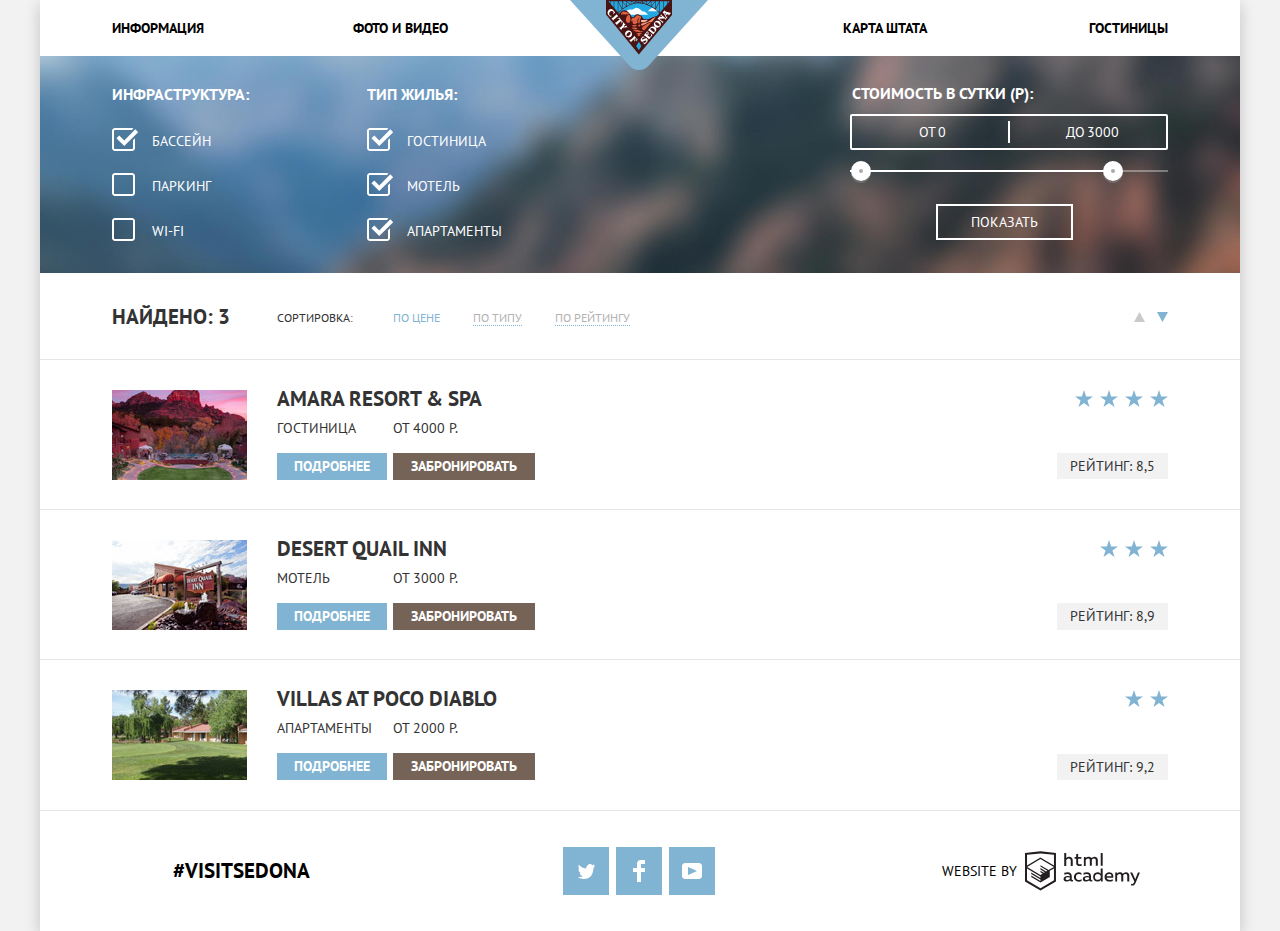
==== commit 0d25e47e: "Базовые критерии" ====
--- a/catalog.html
+++ b/catalog.html
@@ -1,204 +1,207 @@
 <!DOCTYPE html>
 <html lang="ru">
-  <head>
-    <meta charset="utf-8">
-    <title>HTML Academy: Седона</title>
-    <link href="https://fonts.googleapis.com/css?family=PT+Sans:400,700&amp;subset=cyrillic" rel="stylesheet">
-    <link href="css/normalize.css" rel="stylesheet">
-    <link href="css/style.css" rel="stylesheet">
-  </head>
-  <body>
-  	<div class="container">
-  		<header class="main-header">
-				<nav class="main-navigation">
-					<a class="main-header-logo" href="index.html">
+
+<head>
+  <meta charset="utf-8">
+  <title>HTML Academy: Седона</title>
+  <link href="https://fonts.googleapis.com/css?family=PT+Sans:400,700&amp;subset=cyrillic" rel="stylesheet">
+  <link href="css/normalize.css" rel="stylesheet">
+  <link href="css/style.css" rel="stylesheet">
+</head>
+
+<body>
+  <div class="container">
+    <header class="main-header">
+      <nav class="main-navigation">
+        <a class="main-header-logo" href="index.html">
 						<img src="img/logo-sedona.svg" width="140" height="72" alt="Логотип Седоны">
-					</a>
-					<ul class="site-navigation">
-						<li><a href="info.html">Информация</a></li>
-						<li><a href="media.html">Фото и видео</a></li>
-						<li><a href="map.html">Карта штата</a></li>
-						<li><a href="hotels.html">Гостиницы</a></li>		
-					</ul>
-				</nav>
-			</header>
-			<main>
-				<h1 class="visually-hidden">Гостиницы</h1>
-				<section class="filters">
-					<h2 class="visually-hidden">Фильтр поиска гостиницы</h2>
-					<form class="filter-form" method="get" action="https://echo.htmlacademy.ru">
-						<div class="filter">
-							<div class="filter-checkbox">
-			        <h4>Инфраструктура:</h4>
-			          <ul class="checkbox-list">
-			            <li class="checkbox">
-			            	<input class="visually-hidden filter-input filter-input-checkbox" type="checkbox" name="pool" id="pool" checked>
-			            	<label class="checkbox-label" for="pool">Бассейн</label>
-			            </li>
-			            <li class="checkbox">
-			              <input class="visually-hidden filter-input filter-input-checkbox" type="checkbox" name="parking-place" id="parking-place">
-			              <label class="checkbox-label" for="parking-place">Паркинг</label>
-			            </li>
-			            <li class="checkbox">
-			              <input class="visually-hidden filter-input filter-input-checkbox" type="checkbox" name="wireless" id="wireless">
-			              <label class="checkbox-label" for="wireless">WI-FI</label>
-			            </li>
-			          </ul>
-			        </div>
-							<div class="filter-checkbox">
-								<h4>Тип жилья:</h4>
-			          <ul class="checkbox-list">
-			          	<li class="checkbox">
-			              <input class="visually-hidden filter-input filter-input-checkbox" type="checkbox" name="hotel" id="hotel" checked>
-			              <label class="checkbox-label" for="hotel">Гостиница</label>
-			            </li>
-			            <li class="checkbox">
-			              <input class="visually-hidden filter-input filter-input-checkbox" type="checkbox" name="motel" id="motel" checked>
-			              <label class="checkbox-label" for="motel">Мотель</label>
-			            </li>
-			            <li class="checkbox">
-			              <input class="visually-hidden filter-input filter-input-radio" type="checkbox" name="appartments" value="appartments" id="appartments" checked>
-			              <label class="checkbox-label" for="appartments">Апартаменты</label>
-			            </li>
-			          </ul>
-			        </div>
-			      </div> 
-		        <div class="calculation">
-		        	<div class="calculation-input">
-		        		<h4>Стоимость в сутки (Р):</h4>
-		        		<div class="calculation-input-wrapp">
-			        		<div class="cal-from">
-			        			<label for="from">от</label>
-			        			<input class="cal-input input-from" type="text" name="from" id="from" value="0">
-			        		</div>
-			        		<div class="cal-before">
-			        			<label for="before">До</label>
-			        			<input class="cal-input input-before" type="text" name="before" id="before" value="3000">
-			        		</div>
-			        	</div>	
-		        	</div>
-		        	<div class="slider">
-		        		<span class="first-slider"></span>
-		        		<span class="second-slider"></span>	
-		        	</div>
-		        	<div class="show-button button">
-		        		<button type="submit">Показать</button>
-		        	</div>	
-		        </div>									
-					</form>
-				</section>
-				<section class="sorting">
-					<div class="sorting-left">
-						<h2>Найдено: 3</h2>	
-						<div class="sort-type">
-							<span class="sort-type">Сортировка:</span>
-							<ul class="sort-type">
-								<li><a href="#" class="sort-link-active">по цене</a></li>
-								<li><a href="#">по типу</a></li>
-								<li><a href="#">по рейтингу</a></li>
-							</ul>
-						</div>	
-					</div>
-					<div class="scroll-elements">
-						<a href="#"><span class="visually-hidden">Вверх</span></a>
-						<a href="#"><span class="visually-hidden">Вниз</span></a>
-					</div>
-				</section>		
-				<section class="hotel-list">
-					<h2 class="visually-hidden">Результаты поиска</h2>
-					<div class="hotel">
-						<div class="hotel-left">
-							<div class="hotel-image">
-								<img src="img/hotel1.jpg" width="135" height="90" alt="Amara Resort & SPA">
-							</div>
-							<div class="hotel-content">
-								<h2>Amara Resort & SPA</h2>
-								<div class="hotel-type">
-									<span class="hotel-type">Гостиница</span>
-									<span>От 4000 Р.</span>
-								</div>
-								<div class="buttons">
-									<a class="more-buttons" href="#">Подробнее</a>
-									<a class="reserv-buttons" href="#">Забронировать</a>
-								</div>
-							</div>
-						</div>
-						<div class="hotel-raiting">
-							<div class="raiting-stars stars">
-								<span class="star"></span>
-								<span class="star"></span>
-								<span class="star"></span>
-								<span class="star"></span>
-							</div>	
-							<p>Рейтинг: 8,5</p>
-						</div>
-					</div>
-					<div class="hotel">
-						<div class="hotel-left">
-							<div class="hotel-image">
-								<img src="img/hotel2.jpg" width="135" height="90" alt="Desert Quail INN">
-							</div>
-							<div class="hotel-content">
-								<h2>Desert Quail INN</h2>
-								<div class="hotel-type">
-									<span class="hotel-type">Мотель</span>
-									<span>От 3000 Р.</span>
-								</div>
-								<div class="buttons">
-									<a class="more-buttons" href="#">Подробнее</a>
-									<a class="reserv-buttons" href="#">Забронировать</a>
-								</div>
-							</div>
-						</div>	
-						<div class="hotel-raiting">
-							<div class="raiting-stars stars">
-								<span class="star"></span>
-								<span class="star"></span>
-								<span class="star"></span>
-							</div>	
-							<p>Рейтинг: 8,9</p>
-						</div>
-					</div>
-					<div class="hotel">
-						<div class="hotel-left">
-							<div class="hotel-image">
-								<img src="img/hotel3.jpg" width="135" height="90" alt="Villas At Poco Diablo">
-							</div>
-							<div class="hotel-content">
-								<h2>Villas At Poco Diablo</h2>
-								<div class="hotel-type">
-									<span class="hotel-type">Апартаменты</span>
-									<span>От 2000 Р.</span>
-								</div>
-								<div class="buttons">
-									<a class="more-buttons" href="#">Подробнее</a>
-									<a class="reserv-buttons" href="#">Забронировать</a>
-								</div>
-							</div>
-						</div>	
-						<div class="hotel-raiting">
-							<div class="raiting-stars stars">
-								<span class="star"></span>
-								<span class="star"></span>
-							</div>	
-							<p>Рейтинг: 9,2</p>
-						</div>
-					</div>
-				</section>
-			</main>
-			<footer class="main-footer-catalog">
-				<a class="footer-first-link" href="#">#VISITSEDONA</a>
-				<div class="footer-social">
-					<ul>
-						<li><a class="social-button social-button-tw" href="#">Twitter</a></li>
-						<li><a class="social-button social-button-fb" href="#">Facebook</a></li>
-						<li><a class="social-button social-button-yt" href="#">Youtube</a></li>
-					</ul>
-				</div>
-				<p class="footer-copyright">
-					<a class="footer-second-link" href="https://htmlacademy.ru/intensive/htmlcss">WEBSITE BY<img src="img/logo-htmlacademy.svg" width="115" height="40" alt="HTML Academy"></a>
-				</p>
-			</footer>
-		</div>			
-  </body>
-</html>+				</a>
+        <ul class="site-navigation">
+          <li><a href="#">Информация</a></li>
+          <li><a href="#">Фото и видео</a></li>
+          <li><a href="#">Карта штата</a></li>
+          <li><a href="#">Гостиницы</a></li>
+        </ul>
+      </nav>
+    </header>
+    <main>
+      <h1 class="visually-hidden">Гостиницы</h1>
+      <section class="filters">
+        <h2 class="visually-hidden">Фильтр поиска гостиницы</h2>
+        <form class="filter-form" method="get" action="https://echo.htmlacademy.ru">
+          <div class="filter">
+            <div class="filter-checkbox">
+              <h4>Инфраструктура:</h4>
+              <ul class="checkbox-list">
+                <li class="checkbox">
+                  <input class="visually-hidden filter-input filter-input-checkbox" type="checkbox" name="pool" id="pool" checked>
+                  <label class="checkbox-label" for="pool">Бассейн</label>
+                </li>
+                <li class="checkbox">
+                  <input class="visually-hidden filter-input filter-input-checkbox" type="checkbox" name="parking-place" id="parking-place">
+                  <label class="checkbox-label" for="parking-place">Паркинг</label>
+                </li>
+                <li class="checkbox">
+                  <input class="visually-hidden filter-input filter-input-checkbox" type="checkbox" name="wireless" id="wireless">
+                  <label class="checkbox-label" for="wireless">WI-FI</label>
+                </li>
+              </ul>
+            </div>
+            <div class="filter-checkbox">
+              <h4>Тип жилья:</h4>
+              <ul class="checkbox-list">
+                <li class="checkbox">
+                  <input class="visually-hidden filter-input filter-input-checkbox" type="checkbox" name="hotel" id="hotel" checked>
+                  <label class="checkbox-label" for="hotel">Гостиница</label>
+                </li>
+                <li class="checkbox">
+                  <input class="visually-hidden filter-input filter-input-checkbox" type="checkbox" name="motel" id="motel" checked>
+                  <label class="checkbox-label" for="motel">Мотель</label>
+                </li>
+                <li class="checkbox">
+                  <input class="visually-hidden filter-input filter-input-radio" type="checkbox" name="appartments" value="appartments" id="appartments" checked>
+                  <label class="checkbox-label" for="appartments">Апартаменты</label>
+                </li>
+              </ul>
+            </div>
+          </div>
+          <div class="calculation">
+            <div class="calculation-input">
+              <h4>Стоимость в сутки (Р):</h4>
+              <div class="calculation-input-wrapp">
+                <div class="cal-from">
+                  <label for="from">от</label>
+                  <input class="cal-input input-from" type="text" name="from" id="from" value="0">
+                </div>
+                <div class="cal-before">
+                  <label for="before">До</label>
+                  <input class="cal-input input-before" type="text" name="before" id="before" value="3000">
+                </div>
+              </div>
+            </div>
+            <div class="slider">
+              <span class="first-slider"></span>
+              <span class="second-slider"></span>
+            </div>
+            <div class="show-button button">
+              <button type="submit">Показать</button>
+            </div>
+          </div>
+        </form>
+      </section>
+      <section class="sorting">
+        <div class="sorting-left">
+          <h2>Найдено: 3</h2>
+          <div class="sort-type">
+            <span class="sort-type">Сортировка:</span>
+            <ul class="sort-type">
+              <li><a href="#" class="sort-link-active">по цене</a></li>
+              <li><a href="#">по типу</a></li>
+              <li><a href="#">по рейтингу</a></li>
+            </ul>
+          </div>
+        </div>
+        <div class="scroll-elements">
+          <a href="#"><span class="visually-hidden">Вверх</span></a>
+          <a href="#"><span class="visually-hidden">Вниз</span></a>
+        </div>
+      </section>
+      <section class="hotel-list">
+        <h2 class="visually-hidden">Результаты поиска</h2>
+        <div class="hotel">
+          <div class="hotel-left">
+            <div class="hotel-image">
+              <img src="img/hotel1.jpg" width="135" height="90" alt="Amara Resort & SPA">
+            </div>
+            <div class="hotel-content">
+              <h2>Amara Resort & SPA</h2>
+              <div class="hotel-type">
+                <span class="hotel-type">Гостиница</span>
+                <span>От 4000 Р.</span>
+              </div>
+              <div class="buttons">
+                <a class="more-buttons" href="#">Подробнее</a>
+                <a class="reserve-buttons" href="#">Забронировать</a>
+              </div>
+            </div>
+          </div>
+          <div class="hotel-rating">
+            <div class="rating-stars stars">
+              <span class="star"></span>
+              <span class="star"></span>
+              <span class="star"></span>
+              <span class="star"></span>
+            </div>
+            <p>Рейтинг: 8,5</p>
+          </div>
+        </div>
+        <div class="hotel">
+          <div class="hotel-left">
+            <div class="hotel-image">
+              <img src="img/hotel2.jpg" width="135" height="90" alt="Desert Quail INN">
+            </div>
+            <div class="hotel-content">
+              <h2>Desert Quail INN</h2>
+              <div class="hotel-type">
+                <span class="hotel-type">Мотель</span>
+                <span>От 3000 Р.</span>
+              </div>
+              <div class="buttons">
+                <a class="more-buttons" href="#">Подробнее</a>
+                <a class="reserve-buttons" href="#">Забронировать</a>
+              </div>
+            </div>
+          </div>
+          <div class="hotel-rating">
+            <div class="rating-stars stars">
+              <span class="star"></span>
+              <span class="star"></span>
+              <span class="star"></span>
+            </div>
+            <p>Рейтинг: 8,9</p>
+          </div>
+        </div>
+        <div class="hotel">
+          <div class="hotel-left">
+            <div class="hotel-image">
+              <img src="img/hotel3.jpg" width="135" height="90" alt="Villas At Poco Diablo">
+            </div>
+            <div class="hotel-content">
+              <h2>Villas At Poco Diablo</h2>
+              <div class="hotel-type">
+                <span class="hotel-type">Апартаменты</span>
+                <span>От 2000 Р.</span>
+              </div>
+              <div class="buttons">
+                <a class="more-buttons" href="#">Подробнее</a>
+                <a class="reserve-buttons" href="#">Забронировать</a>
+              </div>
+            </div>
+          </div>
+          <div class="hotel-rating">
+            <div class="rating-stars stars">
+              <span class="star"></span>
+              <span class="star"></span>
+            </div>
+            <p>Рейтинг: 9,2</p>
+          </div>
+        </div>
+      </section>
+    </main>
+    <footer class="main-footer-catalog">
+      <a class="footer-first-link" href="#">#VISITSEDONA</a>
+      <div class="footer-social">
+        <ul>
+          <li><a class="social-button social-button-tw" href="#">Twitter</a></li>
+          <li><a class="social-button social-button-fb" href="#">Facebook</a></li>
+          <li><a class="social-button social-button-yt" href="#">Youtube</a></li>
+        </ul>
+      </div>
+      <p class="footer-copyright">
+        <a class="footer-second-link" href="https://htmlacademy.ru/intensive/htmlcss">WEBSITE BY<img src="img/logo-htmlacademy.svg" width="115" height="40" alt="HTML Academy"></a>
+      </p>
+    </footer>
+  </div>
+</body>
+
+</html>
--- a/css/style.css
+++ b/css/style.css
@@ -1,67 +1,67 @@
 body {
-	margin: 0;
-	padding: 0;
-	font-size: 14px;
-	font-family: "PT Sans", Arial, sans-serif;
-	outline-height: 24px;
-	font-weight: 400;
-	color: #333333;
-	text-transform: uppercase;
-	min-width: 1200px;
-	background-color: #f2f2f2;
+  margin: 0;
+  padding: 0;
+  font-size: 14px;
+  font-family: "PT Sans", Arial, sans-serif;
+  outline-height: 24px;
+  font-weight: 400;
+  color: #333333;
+  text-transform: uppercase;
+  min-width: 1200px;
+  background-color: #f2f2f2;
 }
 
 a {
-	text-decoration: none;
+  text-decoration: none;
 }
 
 .visually-hidden {
-	position: absolute;
-	clip: rect(0 0 0 0);
-	width: 1px;
-	height: 1px;
-	margin: -1px;
+  position: absolute;
+  clip: rect(0 0 0 0);
+  width: 1px;
+  height: 1px;
+  margin: -1px;
 }
 
 .container {
-	width: 1200px;
-	margin: 0 auto;
-	background: #ffffff;
-	box-shadow: 0 5px 15px rgba(0, 1, 1, 0.2);
+  width: 1200px;
+  margin: 0 auto;
+  background: #ffffff;
+  box-shadow: 0 5px 15px rgba(0, 1, 1, 0.2);
 }
 
 .first-screen {
-	background-image: url(../img/background_photo.jpg);
-	background-position-y: -56px; 	
-	background-size: cover;
-	background-repeat: no-repeat;
-	text-align: center;
-	padding-top: 76px;
-	padding-bottom: 76px;
-	position: relative;
+  background-image: url(../img/background_photo.jpg);
+  background-position-y: -56px;
+  background-size: cover;
+  background-repeat: no-repeat;
+  text-align: center;
+  padding-top: 76px;
+  padding-bottom: 76px;
+  position: relative;
 }
 
 .first-screen:after {
-	width: 1201px;
-	height: 59px;
-	background: url(../img/intro-mask.svg);
-	position: absolute;
-	top: 40px;
-	bottom: 10px;
-	color: red;
-
+  content: "";
+  width: 1200px;
+  height: 57px;
+  background: url(../img/intro-mask.svg);
+  position: absolute;
+  bottom: 0;
+  left: 0;
+  background-size: auto;
 }
 
 .show-button button {
-	width: 137px;
-	height: 36px;
-	border: 2px solid #ffffff;
-	color: #ffffff;
-	font-size: 14px;
-	font-weight: 400;
-	line-height: 21px;
-	text-transform: uppercase;
-	background: transparent;
+  width: 137px;
+  height: 36px;
+  border: 2px solid #ffffff;
+  color: #ffffff;
+  font-size: 14px;
+  font-weight: 400;
+  line-height: 21px;
+  text-transform: uppercase;
+  background: transparent;
 }
 
 .show-button.button {
@@ -87,26 +87,26 @@
 }
 
 .call-to-action-button {
-	background-color: #766357;
-	color: #ffffff;
-	text-transform: uppercase;
-	border: none;
-	width: 568px;
-	height: 86px;
-	line-height: 86px;
-	font-size: 21px;
-	font-weight: 700;
-}	
+  background-color: #766357;
+  color: #ffffff;
+  text-transform: uppercase;
+  border: none;
+  width: 568px;
+  height: 86px;
+  line-height: 86px;
+  font-size: 21px;
+  font-weight: 700;
+}
 
 button.number-btn {
-	width: 38px;
-	height: 38px;
-	border: none;
-	background-color: #f2f2f2;
-	font-size: 14px;
-	line-height: 38px;
-	color: #a9a9a9;
-	font-weight: 700;
+  width: 38px;
+  height: 38px;
+  border: none;
+  background-color: #f2f2f2;
+  font-size: 14px;
+  line-height: 38px;
+  color: #a9a9a9;
+  font-weight: 700;
 }
 
 .search-button button {
@@ -127,130 +127,131 @@
 }
 
 .search-button:hover {
-	color: #669ec0;
+  color: #669ec0;
 }
 
 .search-button:action {
-	color: #5496bd;
+  color: #5496bd;
 }
 
 .main-navigation {
-	height: 56px;
-	font-size: 14px;
-	line-height: 26px;
-	color: #000000;
-	background-color: #ffffff;
-	position: relative;
-	padding-left: 6%;
-	padding-right: 6%;
+  height: 56px;
+  font-size: 14px;
+  line-height: 26px;
+  color: #000000;
+  background-color: #ffffff;
+  position: relative;
+  padding-left: 6%;
+  padding-right: 6%;
 }
 
 .main-header-logo {
-	order: 0;
-	width: 140px;
-	height: 72px;
-	position: absolute;
-	top: 0;
-	left: 50%;
-	margin-left: -70px;
+  order: 0;
+  width: 140px;
+  height: 72px;
+  position: absolute;
+  top: 0;
+  left: 50%;
+  margin-left: -70px;
+  z-index: 10;
 }
 
 .site-navigation {
-	display: flex;
-	flex-direction: row;
-	align-items: flex-start;
-	margin: 0;
-	padding: 0;
-	list-style: none;
+  display: flex;
+  flex-direction: row;
+  align-items: flex-start;
+  margin: 0;
+  padding: 0;
+  list-style: none;
 }
 
 .site-navigation li {
-	width: 22.8%;
+  width: 22.8%;
 }
 
 .site-navigation li:nth-child(2) {
-	margin-right: 8.8%;
-}
-
-.site-navigation li:nth-child(3){
-	text-align: right;
+  margin-right: 8.8%;
+}
+
+.site-navigation li:nth-child(3) {
+  text-align: right;
 }
 
 .site-navigation li:nth-child(4) {
-	text-align: right;
+  text-align: right;
 }
 
 .site-navigation a {
-	color: #000000;
-	font-weight: 700;
-	line-height: 56px;
+  color: #000000;
+  font-weight: 700;
+  line-height: 56px;
 }
 
 .site-navigation a:hover {
-	color: #81b3d2;
+  color: #81b3d2;
 }
 
 .site-navigation a:focus {
-	color: #cacaca;
+  color: #cacaca;
 }
 
 .tagline {
-	padding-top: 47px;
-	padding-bottom: 36px;
-	padding-left: 300px;
-	padding-right: 300px;
+  padding-top: 47px;
+  padding-bottom: 36px;
+  padding-left: 300px;
+  padding-right: 300px;
 }
 
 .tagline h1 {
-	font-size: 21px;
-	line-height: 26px;
-	text-align: center;
-	margin-bottom: 26px;
+  font-size: 21px;
+  line-height: 26px;
+  text-align: center;
+  margin-bottom: 26px;
 }
 
 .tagline p {
-	font-size: 14px;
-	line-height: 26px;
-	color: #333333;
-	text-align: center;
+  font-size: 14px;
+  line-height: 26px;
+  color: #333333;
+  text-align: center;
 }
 
 .features {
-	display: flex;
-	flex-direction: row;
-	justify-content: flex-start;
-	background-color: #81b3d2;
-	color: #ffffff;
+  display: flex;
+  flex-direction: row;
+  justify-content: flex-start;
+  background-color: #81b3d2;
+  color: #ffffff;
 }
 
 .features-images img {
-	display: block;
+  display: block;
 }
 
 .features-item {
-	width: 400px;
-	text-align: center;
-	padding-top: 27px;
-	padding-left: 40px;
-	padding-right: 40px; 
+  width: 400px;
+  text-align: center;
+  padding-top: 27px;
+  padding-left: 40px;
+  padding-right: 40px;
 }
 
 .features-item p {
-	margin-top: 20px;
+  margin-top: 20px;
   line-height: 22px;
 }
 
 .features-item h3 {
-	font-size: 21px;
-	line-height: 21px;
-	color: #ffffff;
-	padding-left: 82px;
-   padding-right: 82px;
+  font-size: 21px;
+  line-height: 21px;
+  color: #ffffff;
+  padding-left: 82px;
+  padding-right: 82px;
 }
 
 .features-item span {
-	font-size: 14px;
-	line-height: 21px;
+  font-size: 14px;
+  line-height: 21px;
 }
 
 p.featurers-item.city {
@@ -278,74 +279,74 @@
 }
 
 .secondary-features-list {
-	display: flex;
-	flex-direction: row;
-	justify-content: space-between;
-	align-items: center;
+  display: flex;
+  flex-direction: row;
+  justify-content: space-between;
+  align-items: center;
 }
 
 .secondary-features-item {
-	width: 400px;
-	text-align: center;
-	padding-top: 60px;
-	padding-bottom: 68px;
-	padding-left: 40px;
-	padding-right: 40px; 
+  width: 400px;
+  text-align: center;
+  padding-top: 60px;
+  padding-bottom: 68px;
+  padding-left: 40px;
+  padding-right: 40px;
 }
 
 .icon-height {
-	height: 76px;
-	padding-bottom: 5px;
+  height: 76px;
+  padding-bottom: 5px;
 }
 
 .secondary-features-item p {
-	padding-left: 8px;
+  padding-left: 8px;
   padding-right: 9px;
   line-height: 21px;
 }
 
 .secondary-features-item h3 {
-	font-size: 21px;
-	line-height: 21px;
-	color: #000000;
-	padding-bottom: 3px;
+  font-size: 21px;
+  line-height: 21px;
+  color: #000000;
+  padding-bottom: 3px;
 }
 
 .other-features {
-	display: flex;
-	flex-direction: row;
-	justify-content: flex-start;
-	background-color: #eeeeee;
-	padding-bottom: 42px;
+  display: flex;
+  flex-direction: row;
+  justify-content: flex-start;
+  background-color: #eeeeee;
+  padding-bottom: 42px;
 }
 
 .other-features h3 {
-	color: #000000;
+  color: #000000;
 }
 
 .call-to-action {
-	text-align: center;
-	padding-top: 27px;
-	position: relative;
+  text-align: center;
+  padding-top: 27px;
+  position: relative;
 }
 
 .hotels-search {
-	position: absolute;
-	top: 100;
-	left: 50%;
-	margin-left: -284px;
-	text-align: left;
-	width: 568px;
-	background: #ffffff;
-	box-sizing: border-box;
-	padding: 56px;
+  position: absolute;
+  top: 100;
+  left: 50%;
+  margin-left: -284px;
+  text-align: left;
+  width: 568px;
+  background: #ffffff;
+  box-sizing: border-box;
+  padding: 56px;
 }
 
 .call-to-action h2 {
-	font-size: 30px;
-	line-height: 32px;
-	color: #000000;
-	padding-top: 2px;
+  font-size: 30px;
+  line-height: 32px;
+  color: #000000;
+  padding-top: 2px;
 }
 
 p.call-to-action {
@@ -357,62 +358,62 @@
 }
 
 .time-to-stay {
-	display: flex;
+  display: flex;
   margin-bottom: 29px;
   justify-content: space-between;
   align-items: center;
 }
 
 button.calendar {
-	width: 21px;
-	height: 22px;
+  width: 21px;
+  height: 22px;
   position: absolute;
   right: 9px;
   top: 8px;
-	background: url(../img/calendar.png) no-repeat;
-	border: none;
-	text-indent: -9999px;
-}    
+  background: url(../img/calendar.svg) no-repeat;
+  border: none;
+  text-indent: -9999px;
+}
 
 .form-calendar {
-	position: relative;
-	width: 346px;
+  position: relative;
+  width: 346px;
 }
 
 .form-calendar input {
-	width: 100%;
-	height: 38px;
-	line-height: 38px;
-	padding-left: 13px;
-	box-sizing: border-box;
+  width: 100%;
+  height: 38px;
+  line-height: 38px;
+  padding-left: 13px;
+  box-sizing: border-box;
 }
 
 .visitors {
-	display: flex;
-	justify-content: space-between;
+  display: flex;
+  justify-content: space-between;
 }
 
 .visitors-field {
-	display: flex;
-	margin-bottom: 54px;
-	align-items: center;
+  display: flex;
+  margin-bottom: 54px;
+  align-items: center;
 }
 
 .input-with-buttons {
-	display: flex;
-	margin-left: 41px;
+  display: flex;
+  margin-left: 41px;
 }
 
 .input-with-buttons input {
-	width: 38px;
-	height: 38px;
-	line-height: 38px;
-	text-align: center;
-	padding: 0;
+  width: 38px;
+  height: 38px;
+  line-height: 38px;
+  text-align: center;
+  padding: 0;
 }
 
 .search-form input {
-	margin: 0;
+  margin: 0;
   border: none;
   background-color: #f2f2f2;
   color: #000000;
@@ -423,46 +424,46 @@
 }
 
 .map img {
-	display: block;
+  display: block;
 }
 
 .main-footer {
-	display: flex;
-	justify-content: space-around;
-	align-items: center;
-	margin-top: -120px;
-	background: rgba(255, 255, 255, 0.9);
-	width: 100%;
-	height: 120px;
-	position: relative;
+  display: flex;
+  justify-content: space-around;
+  align-items: center;
+  margin-top: -120px;
+  background: rgba(255, 255, 255, 0.9);
+  width: 100%;
+  height: 120px;
+  position: relative;
 }
 
 .main-footer-catalog {
-	display: flex;
-	justify-content: space-around;
-	align-items: center;
-	background: rgba(255, 255, 255, 0.9);
-	width: 100%;
-	height: 120px;	
+  display: flex;
+  justify-content: space-around;
+  align-items: center;
+  background: rgba(255, 255, 255, 0.9);
+  width: 100%;
+  height: 120px;
 }
 
 .footer-first-link {
-	font-size: 21px;
-	font-weight: 700;
-	line-height: 26px;
-	text-align: center;
-	color: #000000;
-	padding-left: 40px;
+  font-size: 21px;
+  font-weight: 700;
+  line-height: 26px;
+  text-align: center;
+  color: #000000;
+  padding-left: 40px;
 }
 
 .footer-second-link {
-	display: flex;
-	align-items: center;
-	margin-left: 35px;
+  display: flex;
+  align-items: center;
+  margin-left: 35px;
 }
 
 .footer-second-link img {
-	margin-left: 8px;
+  margin-left: 8px;
 }
 
 .footer-social {
@@ -471,35 +472,35 @@
 }
 
 .social-button {
-	text-indent: -9999px;
+  text-indent: -9999px;
 }
 
 .social-button-tw {
-	width: 18px;
-	height: 17px;
-	margin-left: 3px;
-	background: url(../img/twitter.svg) no-repeat center;
-	position: absolute;
+  width: 18px;
+  height: 17px;
+  margin-left: 3px;
+  background: url(../img/twitter.svg) no-repeat center;
+  position: absolute;
   bottom: 15px;
   right: 13px;
 }
 
 .social-button-fb {
-	width: 12px;
-	height: 22px;
-	margin-left: 37px;
-	background: url(../img/fb-icon.svg) no-repeat center;
-	position: absolute;
+  width: 12px;
+  height: 22px;
+  margin-left: 37px;
+  background: url(../img/fb-icon.svg) no-repeat center;
+  position: absolute;
   bottom: 13px;
   right: 17px;
 }
 
 .social-button-yt {
-	width: 20px;
-	height: 16px;
-	margin-left: 3px;
-	background: url(../img/youtube.svg) no-repeat center;
-	position: absolute;
+  width: 20px;
+  height: 16px;
+  margin-left: 3px;
+  background: url(../img/youtube.svg) no-repeat center;
+  position: absolute;
   bottom: 16px;
   right: 13px;
 }
@@ -512,282 +513,290 @@
 }
 
 .footer-social li {
-	width: 46px;
-	height: 48px;
-	background-color: #81b3d2;
-	margin-right: 7px;
-	position: relative;
+  width: 46px;
+  height: 48px;
+  background-color: #81b3d2;
+  margin-right: 7px;
+  position: relative;
 }
 
 .footer-socila li:last-child {
-	margin-right: 0;
-}
-
-.footer-social  a:hover {
-	color: #81b3d2;
+  margin-right: 0;
+}
+
+.footer-social a:hover {
+  color: #81b3d2;
 }
 
 .footer-social a:focus {
-	color: #cacaca;
+  color: #cacaca;
 }
 
 .search-form label {
-	font-size: 14px;
-	line-height: 26px;
-	font-weight: 700;
-	text-align: center;
-	text-transform: uppercase;	
+  font-size: 14px;
+  line-height: 26px;
+  font-weight: 700;
+  text-align: center;
+  text-transform: uppercase;
+}
+
+.footer-second-link {
+  display: flex;
+  align-items: center;
+  margin-left: 35px;
+  font-size: 14px;
+  color: #000000;
+  text-transform: uppercase;
 }
 
 .footer-copyright {
-	text-align: center;
-	color: #000000;
-	margin-right: 7px;
+  text-align: center;
+  color: #000000;
+  margin-right: 7px;
 }
 
 .footer-copyright a:hover {
-	color: #81b3d2;
+  color: #81b3d2;
 }
 
 .footer-copyright a:focus {
-	color: #cacaca;
-}
-
-.filters	{
-	background-color: #ffffff;
-	background-image: url(../img/background_photo2.jpg);
-	background-position: center;
-	background-repeat: no-repeat;
-	background-size: cover;
+  color: #cacaca;
+}
+
+.filters {
+  background-color: #ffffff;
+  background-image: url(../img/background_photo2.jpg);
+  background-position: center;
+  background-repeat: no-repeat;
+  background-size: cover;
 }
 
 .filter-form {
-	display: flex;
-	justify-content: space-between;
-	padding-left: 72px;
-	padding-right: 72px;
-	color: #ffffff;
-	padding-top: 28px;
-	padding-bottom: 5px;
+  display: flex;
+  justify-content: space-between;
+  padding-left: 72px;
+  padding-right: 72px;
+  color: #ffffff;
+  padding-top: 28px;
+  padding-bottom: 5px;
 }
 
 .filter {
-	display: flex;
+  display: flex;
 }
 
 .filter-option {
-    margin-bottom: 36px;
+  margin-bottom: 36px;
 }
 
 .filter-checkbox {
-	padding-right: 116px;
+  padding-right: 116px;
 }
 
 .filter-checkbox h4 {
-	width: 139px;
-	height: 13px;
-	color: #ffffff;
-	font-size: 16px;
-	font-weight: 700;
-	line-height: 21px;
-	text-transform: uppercase;
-	margin: 0;
-	padding: 0;
+  width: 139px;
+  height: 13px;
+  color: #ffffff;
+  font-size: 16px;
+  font-weight: 700;
+  line-height: 21px;
+  text-transform: uppercase;
+  margin: 0;
+  padding: 0;
 }
 
 .filter-checkbox fieldset {
-	padding: 0;
+  padding: 0;
 }
 
 .filter fieldset {
-	border: none;
-	padding: 0;
-	margin: 0;
+  border: none;
+  padding: 0;
+  margin: 0;
 }
 
 .filter legend {
-	font-size: 14px;
-	line-height: 21px;
+  font-size: 14px;
+  line-height: 21px;
 }
 
 .filter ul {
-	list-style: none;
-	padding: 0;
-	margin: 0;
-	padding-top: 36px;
+  list-style: none;
+  padding: 0;
+  margin: 0;
+  padding-top: 36px;
 }
 
 .calculation {
-	width: 318px;
-	margin-bottom: 9px;
+  width: 318px;
+  margin-bottom: 9px;
 }
 
 .calculation-input {
-	font-size: 14px;
-	line-height: 21px;
+  font-size: 14px;
+  line-height: 21px;
 }
 
 .calculation-input h4 {
-	margin-top: -7px;
-	font-size: 16px;
-	font-weight: 700;
-	line-height: 32px;
-	text-transform: uppercase;
-	margin-left: 2px;
-	margin-bottom: 5px;
+  margin-top: -7px;
+  font-size: 16px;
+  font-weight: 700;
+  line-height: 32px;
+  text-transform: uppercase;
+  margin-left: 2px;
+  margin-bottom: 5px;
 }
 
 .calculation-input-wrapp {
-	display: flex;
-	border: 2px solid #ffffff;
-	padding-top: 6px;
-	padding-bottom: 5px;
-	border-radius: 2px;
-	position: relative;
+  display: flex;
+  border: 2px solid #ffffff;
+  padding-top: 6px;
+  padding-bottom: 5px;
+  border-radius: 2px;
+  position: relative;
 }
 
 .calculation-input-wrapp:before {
-	left: 50%;
-	margin-left: -1px;
-	content: "";
-	display: block;
-	width: 2px;
-	height: 22px;	
-	background: #ffffff;
-	position: absolute;
-	top: 5px;
-
+  left: 50%;
+  margin-left: -1px;
+  content: "";
+  display: block;
+  width: 2px;
+  height: 22px;
+  background: #ffffff;
+  position: absolute;
+  top: 5px;
 }
 
 .cal-from {
-	display: flex;
-	align-items: baseline;
-	width: 50%;
-	padding-left: 67px;
+  display: flex;
+  align-items: baseline;
+  width: 50%;
+  padding-left: 67px;
 }
 
 .cal-before {
-	display: flex;
-	align-items: baseline;
-	width: 50%;
-	margin-left: -10px;
+  display: flex;
+  align-items: baseline;
+  width: 50%;
+  margin-left: 47px;
 }
 
 .cal-input {
-	width: : 62px;
-	background: transparent;
-	border: none;
-	color: #ffffff;
+  width: 62px;
+  background: transparent;
+  border: none;
+  color: #ffffff;
 }
 
 .filter-checkbox legend,
 .calculation span {
-	font-size: 16px;
-	line-height: 21px;
-	font-weight: 700;
-	margin-bottom: 31px;
+  font-size: 16px;
+  line-height: 21px;
+  font-weight: 700;
+  margin-bottom: 31px;
 }
 
 .checkbox {
-	margin-bottom: 29px;
+  margin-bottom: 29px;
 }
 
 .checkbox-label {
-	display: block;
-	padding-left: 40px;
-	position: relative;
-} 
-
-.checkbox-label:before { 
-	content: "";
-	display: block;
-	position: absolute;
-	left: 0;
-	top: -5px;
-	width: 23px;
-	height: 23px;
-}
-
-.checkbox input[type="checkbox"] + .checkbox-label:before {
-	background: url(../img/checkbox-off.svg) no-repeat;
-	background-size: cover; 
-}
-
-.checkbox input[type="checkbox"]:checked + .checkbox-label:before {
-	width: 27px;
-	background: url(../img/checkbox-on.svg) no-repeat; 
-	background-size: cover;
+  display: block;
+  padding-left: 40px;
+  position: relative;
+}
+
+.checkbox-label:before {
+  content: "";
+  display: block;
+  position: absolute;
+  left: 0;
+  top: -5px;
+  width: 23px;
+  height: 23px;
+}
+
+.checkbox input[type="checkbox"]+.checkbox-label:before {
+  background: url(../img/checkbox-off.svg) no-repeat;
+  background-size: cover;
+}
+
+.checkbox input[type="checkbox"]:checked+.checkbox-label:before {
+  width: 27px;
+  background: url(../img/checkbox-on.svg) no-repeat;
+  background-size: cover;
 }
 
 .slider {
-	width: 100%;
-	height: 2px;
-	background: linear-gradient(to right, #ffffff 80%, rgba(255, 255, 255, 0.35) 20%) ;
-	margin-top: 20px;
-	margin-bottom: 40px;
-	position: relative;
+  width: 100%;
+  height: 2px;
+  background: linear-gradient(to right, #ffffff 80%, rgba(255, 255, 255, 0.35) 20%);
+  margin-top: 20px;
+  margin-bottom: 40px;
+  position: relative;
 }
 
 span.first-slider {
-	position: absolute;
-	display: block;
-	width: 20px;
-	height: 22px;
-	background: url(../img/filter-button.svg);
-	top: -9px;
-	left: 1px;
+  position: absolute;
+  display: block;
+  width: 20px;
+  height: 22px;
+  background: url(../img/filter-button.svg);
+  top: -9px;
+  left: 1px;
 }
 
 span.second-slider {
-	position: absolute;
-	display: block;
-	width: 20px;
-	height: 22px;
-	background: url(../img/filter-button.svg);
-	top: -9px;
-	right: 45px;
+  position: absolute;
+  display: block;
+  width: 20px;
+  height: 22px;
+  background: url(../img/filter-button.svg);
+  top: -9px;
+  right: 45px;
 }
 
 
 .sorting {
-	display: flex;
-	justify-content: space-between;
-	align-items: center;
-	padding-left: 72px;
-	padding-right: 72px;
-	padding-top: 31px;
-	padding-bottom: 29px;
+  display: flex;
+  justify-content: space-between;
+  align-items: center;
+  padding-left: 72px;
+  padding-right: 72px;
+  padding-top: 31px;
+  padding-bottom: 29px;
 }
 
 .sorting-left {
-	display: flex;
-	align-items: center;
+  display: flex;
+  align-items: center;
 }
 
 .sorting h2 {
-	font-size: 21px;
-	line-height: 26px;
-	margin-right: 47px;
-	margin-top: 0;
-	margin-bottom: 0;
+  font-size: 21px;
+  line-height: 26px;
+  margin-right: 47px;
+  margin-top: 0;
+  margin-bottom: 0;
 }
 
 .sort-type {
-	display: flex;
-	align-items: center;
-	padding-top: 1px;
+  display: flex;
+  align-items: center;
+  padding-top: 1px;
 }
 
 .sort-type span {
-	font-size: 12px;
-	line-height: 18px;
-	text-align: center;
+  font-size: 12px;
+  line-height: 18px;
+  text-align: center;
 }
 
 .sort-type ul {
-	display: flex;
-	list-style-type: none;
-	margin: 0;
+  display: flex;
+  list-style-type: none;
+  margin: 0;
 }
 
 .sort-type li:nth-child(2) {
@@ -799,82 +808,81 @@
 }
 
 .sort-type a {
-	font-size: 12px;
-	line-height: 18px;
-	text-transform: uppercase;
-	color: #b2b2b2;
-	border-bottom: 1px dotted #81b3d2;	
+  font-size: 12px;
+  line-height: 18px;
+  text-transform: uppercase;
+  color: #b2b2b2;
+  border-bottom: 1px dotted #81b3d2;
 }
 
 a.sort-link-active {
-	color: #81b3d2;
-	border-bottom: none;
+  color: #81b3d2;
+  border-bottom: none;
 }
 
 .sort-type a:hover {
-	color: #81b3d2;
+  color: #81b3d2;
 }
 
 .sort-type a:focus {
-	color: #000000;
+  color: #000000;
 }
 
 .sort-type a:action {
-	color: #cacaca;
+  color: #cacaca;
 }
 
 .scroll-elements a:nth-child(2) {
-	margin-left: 8px;
-	background: url(../img/icon-down-dir.svg) no-repeat;
+  margin-left: 8px;
+  background: url(../img/icon-down-dir.svg) no-repeat;
 }
 
 .scroll-elements a {
-	display: inline-block;
-	width: 11px;
-	height: 10px;
-	background: url(../img/icon-up-dir.svg) no-repeat;
+  display: inline-block;
+  width: 11px;
+  height: 10px;
+  background: url(../img/icon-up-dir.svg) no-repeat;
 }
 
 .arrows-down {
-	transform: rotate(180deg);
-	margin-left: 8px;
+  transform: rotate(180deg);
+  margin-left: 8px;
 }
 
 .scroll-elements a:hover {
-	color: #000000;
+  color: #000000;
 }
 
 .scroll-elements a:focus {
-	color: #81b3d2;
-}	
+  color: #81b3d2;
+}
 
 .scroll-elements a:action {
-	color: #cacaca;
+  color: #cacaca;
 }
 
 .hotel {
-	display: flex;
-	flex-direction: row;
-	justify-content: space-between;
-	padding-bottom: 26px;
+  display: flex;
+  flex-direction: row;
+  justify-content: space-between;
+  padding-bottom: 26px;
   padding-top: 30px;
-	padding-left: 72px;
-	padding-right: 72px;
-	border-top: 1px solid #e5e5e5; 
-} 
+  padding-left: 72px;
+  padding-right: 72px;
+  border-top: 1px solid #e5e5e5;
+}
 
 .hotel-left {
-	display: flex;
-
+  display: flex;
 }
 
 .hotel h2 {
-	font-size: 21px;
-	font-weight: 700;
-	line-height: 26px;
-	text-transform: uppercase;
-	margin-top: -4px;
-	margin-bottom: 0;
+  font-size: 21px;
+  font-weight: 700;
+  line-height: 26px;
+  text-transform: uppercase;
+  margin-top: -4px;
+  margin-bottom: 0;
 }
 
 .hotel:nth-child(4) {
@@ -887,27 +895,27 @@
 }
 
 .hotel-type span {
-	font-size: 14px;
-	line-height: 21px;
-	text-transform: uppercase;
-	width: 112px;
-	display: inline-block;
+  font-size: 14px;
+  line-height: 21px;
+  text-transform: uppercase;
+  width: 112px;
+  display: inline-block;
 }
 
 .hotel-content {
-	margin-left: 30px;
-	font-size: 14px;
-	line-height: 21px;
+  margin-left: 30px;
+  font-size: 14px;
+  line-height: 21px;
 }
 
 .buttons {
-	font-size: 14px;
-	line-height: 21px;
-	font-weight: 700;
-	vertical-align: middle;
-	text-transform: uppercase;
-	color: #ffffff;
-	display: flex;
+  font-size: 14px;
+  line-height: 21px;
+  font-weight: 700;
+  vertical-align: middle;
+  text-transform: uppercase;
+  color: #ffffff;
+  display: flex;
 }
 
 a.more-buttons {
@@ -921,7 +929,7 @@
   margin-right: 6px;
 }
 
-a.reserv-buttons {
+a.reserve-buttons {
   display: inline-block;
   width: 142px;
   height: 27px;
@@ -932,24 +940,24 @@
 }
 
 .stars {
-	color: #81b3d2;
-	text-align: right;
+  color: #81b3d2;
+  text-align: right;
 }
 
 span.star {
-	display: inline-block;
-	width: 18px;
-	height: 17px;
-	margin-left: 3px;
-	background: url(../img/star.svg);
-}
-
-.hotel-raiting p {
-	font-size: 14px;
-	text-transform: uppercase;
-	background-color: #f2f2f2;
-	display: inline-block;
-	padding: 5px 13px;
+  display: inline-block;
+  width: 18px;
+  height: 17px;
+  margin-left: 3px;
+  background: url(../img/star.svg);
+}
+
+.hotel-rating p {
+  font-size: 14px;
+  text-transform: uppercase;
+  background-color: #f2f2f2;
+  display: inline-block;
+  padding: 5px 13px;
   margin: 0;
   margin-top: 43px;
-}	
+}
